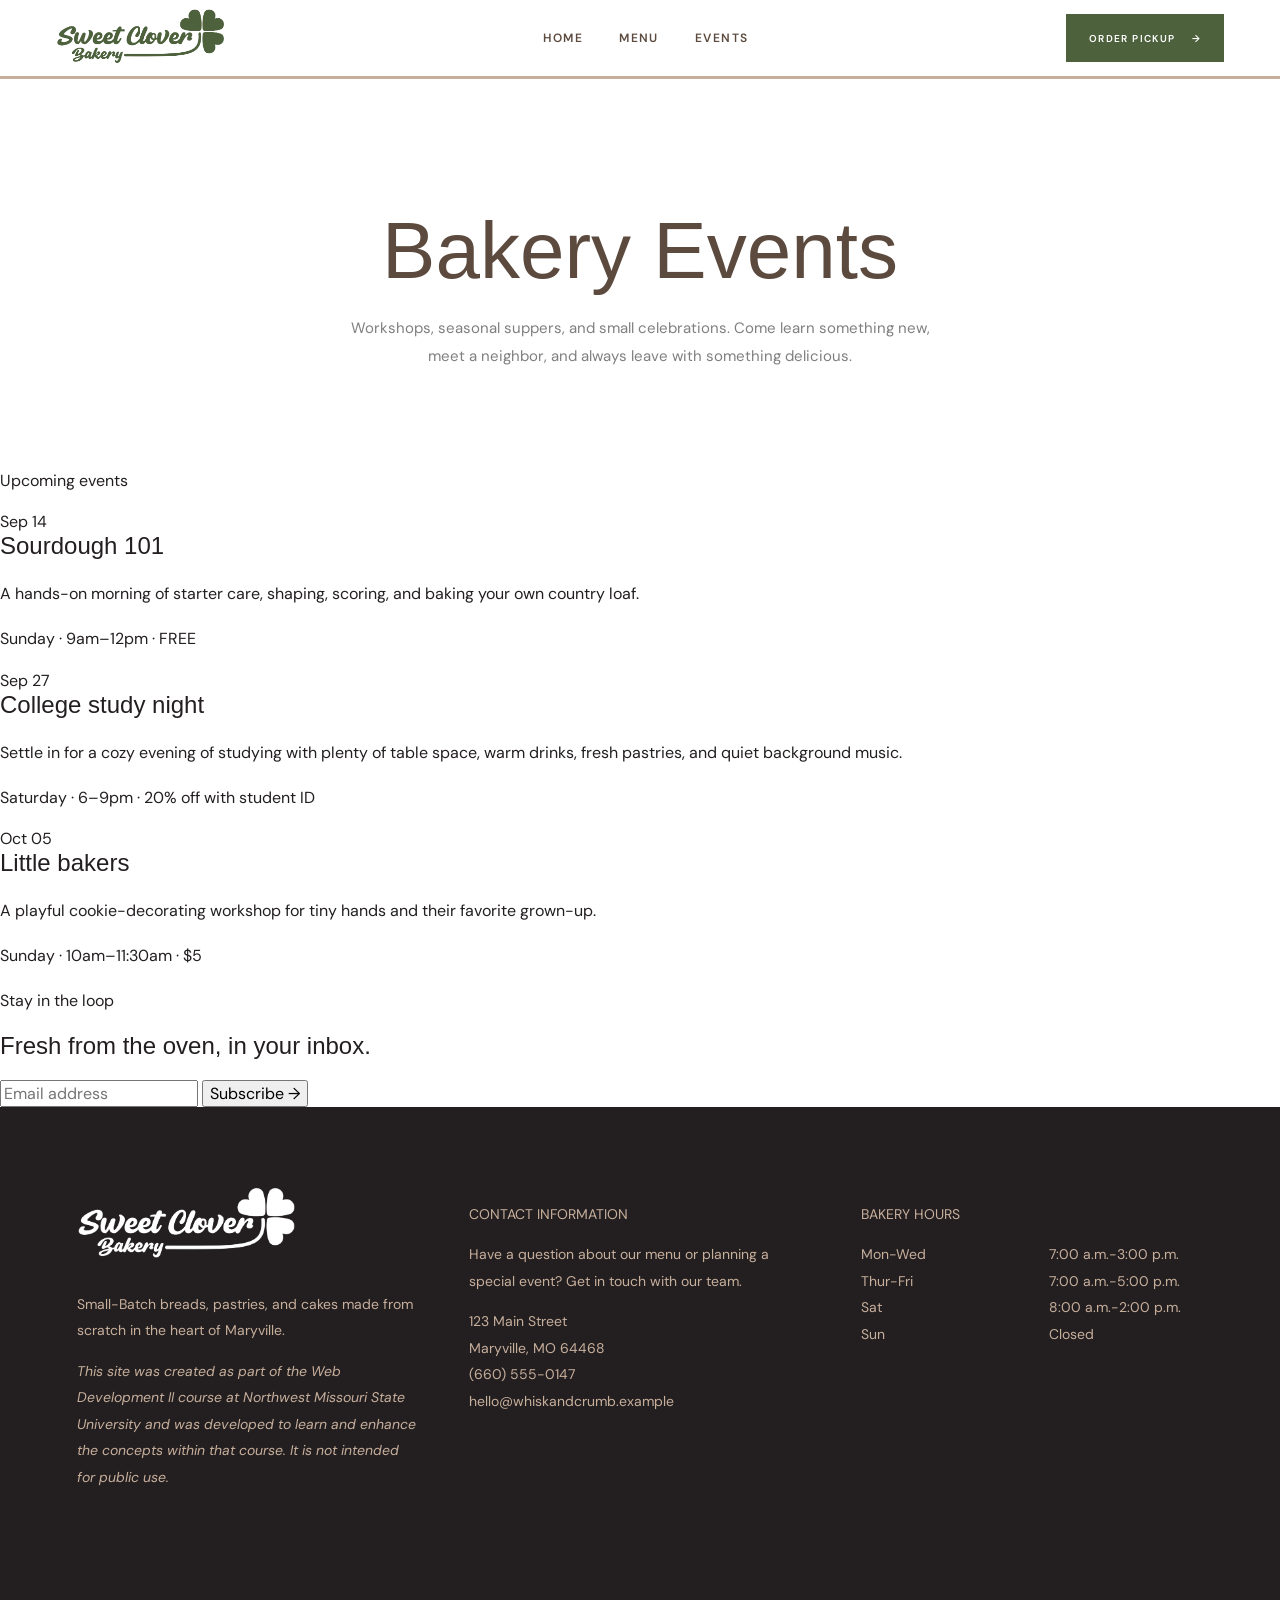
==== events.html @ cb5fae74 "Menu Media Queries and Italicized footer info" ====
<!DOCTYPE html>
<html lang="en">

<head>
    <!--
         Project Name: Group 3 Sweet Clover Bakery Site
        Author(s):Riley Fain, Carter Gebhards, Ava Wohlenhaus
        Date: 10/16/2026
         Filename: events.html
   
      -->

    <meta charset="utf-8" />
    <meta name="viewport" content="width=device-width, initial-scale=1" />
    <title>Sweet Clover Bakery | Maryville, Missouri</title>
    <link href="styles.css" rel="stylesheet" />
</head>

<body>
    <header>
        <div class="headerContent">
            <a class="brand" href="index.html" label="Sweet Clover Bakery home">
                <img class="headerLogo" src="logos/sweetclover.png" alt="Sweet Clover Bakery" />
            </a>
            <nav class="desktopNav" label="Primary navigation">
                <a class="activeNavLink " href="index.html">Home</a>
                <a class="navLink" href="menu.html">Menu</a>
                <a class="navLink" href="events.html">Events</a>
            </nav>
            <a class="buttonDark" href="menu.html#order">Order pickup <span aria-hidden="true">→</span></a>

        </div>
    </header>

    <main>
        <section class="pageHead">
            <h1 class="pageTitle">Bakery Events</h1>
            <p class="pageBlurb">Workshops, seasonal suppers, and small celebrations. Come learn something new, meet a neighbor, and always leave with something delicious.</p>
        </section>
        <section>
            <div>
                <p>Upcoming events</p>
                <article class="eventRow">
                    <div class="eventDate">Sep 14</div>
                    <div>
                        <h2>Sourdough 101</h2>
                    </div>
                    <div class="eventInfo">
                        <p class="eventCopy">A hands-on morning of starter care, shaping, scoring, and baking your own country loaf.</p>
                        <p class="eventDeets">Sunday · 9am–12pm · FREE</p>
                    </div>
                </article>
                <article class="eventRow">
                    <div class="eventDate">Sep 27</div>
                    <div>
                        <h2>College study night</h2>
                    </div>
                    <div class="eventInfo">
                        <p class="eventCopy">Settle in for a cozy evening of studying with plenty of table space, warm drinks, fresh pastries, and quiet background music.</p>
                        <p class="eventDeets">Saturday · 6–9pm · 20% off with student ID</p>
                    </div>
                </article>
                <article class="eventRow">
                    <div class="eventDate">Oct 05</div>
                    <div>
                        <h2>Little bakers</h2>
                    </div>
                    <div class="eventInfo">
                        <p class="eventCopy">A playful cookie-decorating workshop for tiny hands and their favorite grown-up.</p>
                        <p class="eventDeets">Sunday · 10am–11:30am · $5</p>
                    </div>
                </article>
            </div>
        </section>

        <section id="newsletter">
            <p>Stay in the loop</p>
            <h2>Fresh from the oven, in your inbox.</h2>
            <form action="mailto:hello@whiskandcrumb.example" method="post" enctype="text/plain">
                <input type="email" name="Email" required placeholder="Email address" aria-label="Email address" />
                <button type="submit">Subscribe <span>→</span></button>
            </form>
        </section>
    </main>

    <footer>
        <div id="footerTop">
            <img src="logos/sweetclover2.png" alt="Sweet Clover Bakery Logo" id="footerLogo">
            <p>Small-Batch breads, pastries, and cakes made from scratch in the heart of Maryville.</p>
            <p><i>This site was created as part of the Web Development II course at Northwest Missouri State University and was developed to learn and enhance the concepts within that course. It is not intended for public use.</i></p>
        </div>
        <div class="footerInfo">
            <p>CONTACT INFORMATION</p>
            <p>Have a question about our menu or planning a special event? Get in touch with our team.</p>
            <address>123 Main Street<br />Maryville, MO 64468<br /><a href="tel:+16605550147">(660) 555-0147</a><br /><a href="mailto:hello@whiskandcrumb.example">hello@whiskandcrumb.example</a></address>
        </div>
        <div class="footerInfo">
            <p>BAKERY HOURS</p>
            <dl>
                <dt>Mon-Wed</dt>
                <dd>7:00 a.m.-3:00 p.m.</dd>
                <dt>Thur-Fri</dt>
                <dd>7:00 a.m.-5:00 p.m.</dd>
                <dt>Sat</dt>
                <dd>8:00 a.m.-2:00 p.m.</dd>
                <dt>Sun</dt>
                <dd>Closed</dd>
            </dl>
        </div>
    </footer>
</body>

</html>
---- styles.css ----
@charset "utf-8";

/*
   Project Name: Group 3 Sweet Clover Bakery Site
   Author(s):Riley Fain, Carter Gebhards, Ava Wohlenhaus
   Date: 10/16/2026
   Filename: styles.css

*/
@import url("https://fonts.googleapis.com/css2?family=DM+Sans:opsz,wght@9..40,400;9..40,500;9..40,600&display=swap");

:root {
    font-family: "DM Sans", sans-serif;
    color: #231f20;
    background: #ffffff;
}


/* HTML and Body styles */
* {
    box-sizing: border-box;
}

html {
    scroll-behavior: smooth;
}

body {
    margin: 0;
    min-width: 320px;
    background: white;
    font-family: "DM Sans", sans-serif;
    /*Sourced from ChatGPT (below)*/
    overflow-x: hidden;
}

img {
    display: block;
    max-width: 100%;
}

a {
    color: inherit;
    text-decoration: none;
}

button,
input,
select,
textarea {
    font: inherit;
}

a:focus-visible,
button:focus-visible,
input:focus-visible,
select:focus-visible,
textarea:focus-visible,
summary:focus-visible {
    outline: 2px solid #a98467;
    outline-offset: 3px;
}

h1,
h2,
h3 {
    margin-top: 0;
    font-family: "Arial Rounded MT Bold", Arial, sans-serif;
    font-weight: 400;
}

p {
    line-height: 1.8
}

em {
    color: #5c4a3e;
    font-weight: 400;
}



/* Header styles */
header {
    position: sticky;
    top: 0;
    z-index: 50;
    border-bottom: 3px solid #c7af9c;
    background: rgba(255, 255, 255, .96);
}

.headerContent {
    display: flex;
    height: 76px;
    max-width: 1600px;
    margin: auto;
    padding: 0 56px;
    align-items: center;
    justify-content: space-between;
}

.headerLogo {
    width: 170px;
    height: 90px;
    object-fit: cover;
    object-position: bottom;
    padding-bottom: 5px;
}

.headerContent .buttonDark {
    display: none;
}


/* Navigation list styles */
.desktopNav {
    display: flex;
    gap: 36px;
    align-items: center;
}


.navLink {
    position: relative;
    color: #5c4a3e;
    font-size: 12px;
    font-weight: 600;
    letter-spacing: .12em;
    text-transform: uppercase;
}

.activeNavLink {
    position: relative;
    color: #5c4a3e;
    font-size: 12px;
    font-weight: 600;
    letter-spacing: .12em;
    text-transform: uppercase;
}

.navLink::after {
    position: absolute;
    right: 0;
    bottom: -9px;
    left: 0;
    height: 1px;
    content: "";
    background: #a98467;
    transform: scaleX(0);
    transition: transform 180ms ease;
}

.activeNavLink:hover::after,
.activeNavLink::after {
    transform: scaleX(1);
}

/* Button styles */
.buttonDark {
    display: inline-flex;
    min-height: 48px;
    padding: 0 22px;
    align-items: center;
    justify-content: center;
    gap: 16px;
    border: 1px solid #4d613d;
    font-size: 10px;
    font-weight: 600;
    letter-spacing: .14em;
    text-transform: uppercase;
    transition: 180ms ease;
    background: #4d613d;
    color: white;
}

.buttonDark:hover {
    border-color: #85bc64;
    background: #85bc64;
    color: #231f20;
    transform: translateY(-2px);
}


/* Article Styles */
.pageHead {
    padding: 140px 40px 60px;
    text-align: center;
}

.introLine {
    margin-bottom: 20px;
    color: #a98467;
    font-size: 10px;
    font-weight: 600;
    letter-spacing: .24em;
    line-height: 1.5;
    text-transform: uppercase;
}

.pageTitle {
    color: #5c4a3e;
    margin: 0;
    font-family: "Arial Rounded MT Bold", "Arial Rounded MT", Arial, sans-serif;
    font-size: 5em;
    font-weight: 400;
    line-height: .8;
}

.pageBlurb {
    padding-bottom: 20px;
    margin: 32px auto 0;
    max-width: 580px;
    color: #807e7e;
    font-size: 15px;
    line-height: 1.85;
}

/* Article Styles - Home Page */
.homeBeg {
    overflow: hidden;
}

.homeBegIn {
    display: grid;
    min-height: calc(100vh - 76px);
    max-width: 1400px;
    margin: auto;
    padding: 64px 56px;
    grid-template-columns: .82fr 1.18fr;
    align-items: center;
    gap: 64px;
}

.homeCopy {
    position: relative;
    z-index: 2;
}

.homeCopy h1 {
    margin: 0;
    color: #4d613d;
    font-family: "Arial Rounded MT Bold", "Arial Rounded MT", Arial, sans-serif;
    font-size: clamp(4.4rem, 8vw, 8rem);
    font-weight: 400;
    line-height: .78;
    letter-spacing: -.055em;
}

.lead {
    max-width: 450px;
    margin-top: 32px;
    color: #807e7e;
    font-size: 15px;
    line-height: 1.85;
}

.homeImage {
    position: relative;
    min-height: 680px;
}

.homeImage > img {
    position: absolute;
    width: 100%;
    height: 100%;
    object-fit: cover;
    border-radius: 50% 50% 0 0;
}

.marquee {
    overflow: hidden;
    padding: 16px 0;
    border-top: 1px solid #c7af9c;
    border-bottom: 1px solid #c7af9c;
    color: #807e7e;
    font-family: "Arial Rounded MT Bold", "Arial Rounded MT", Arial, sans-serif;
    font-size: 20px;
    font-style: italic;
    white-space: nowrap;
    text-align: center;
}

.featureImage {
    position: relative;
    max-width: 512px;
    margin: auto;
    padding: 0 0 40px 32px;
}

.featureImage img {
    width: 100%;
    aspect-ratio: 4/5;
    object-fit: cover;
}

.gallerySection {
    padding-top: 112px;
    padding-bottom: 112px;
    background: #4d613d;
    color: #ffffff;
}

.gallerySection h2 {
    color: #ffffff;
}

/*Article Styles - MENU*/
#menuContent {
    padding: 0 56px 20px;
    max-width: 1120px;
    margin: auto;
}

#menuCatagories {
    display: flex;
    margin-bottom: 64px;
    padding: 20px 0;
    flex-wrap: wrap;
    justify-content: center;
    gap: 12px 32px;
    border-top: 1px solid #c7af9c;
    border-bottom: 1px solid #c7af9c;
}

#menuCatagories a {
    color: #4d613d;
    font-size: 12px;
    font-weight: 600;
    text-transform: uppercase;
}

#menuCatagories a:hover {
    color: #a98467;
}

#menuSections {
    display: grid;
    gap: 80px;
}

.menuSection {
    scroll-margin-top: 120px;
}

.sectionTitle h2 {
    margin: 0;
    font-family: "Arial Rounded MT Bold", "Arial Rounded MT", Arial, sans-serif;
    font-size: 30px;
    font-weight: 400;
    line-height: 1;
}

.sectionItems {
    border-top: 1px solid #c7af9c;
}

.sectionItem {
    display: flex;
    padding: 22px 0;
    align-items: flex-start;
    justify-content: space-between;
    gap: 24px;
    border-bottom: 1px solid #c7af9c;
}

.sectionItem img {
    width: 128px;
    height: 112px;
    flex: none;
    object-fit: cover;
}

.itemCopy {
    min-width: 0;
    flex: 1;
}

.itemCopy h3 {
    margin: 0;
    font-family: "Arial Rounded MT Bold", "Arial Rounded MT", Arial, sans-serif;
    font-size: 18px;
    font-weight: 400;
    line-height: 1.25;
}

.itemCopy p {
    margin: 4px 0 0;
    color: #807e7e;
    font-size: 13px;
    line-height: 1.5;
}

.price {
    color: #a98467;
    font-family: "Arial Rounded MT Bold", "Arial Rounded MT", Arial, sans-serif;
    font-size: 20px;
}

#Seasonal {
    scroll-margin-top: 76px;
    background: #5c4a3e;
    color: #ffffff;
    display: grid;
    max-width: 1240px;
    margin: auto;
    align-items: start;
    gap: 80px;
    padding: 40px;
}

.seasonalHeading h2 {
    color: #b0d399;
    margin: 0;
    font-family: "Arial Rounded MT Bold", "Arial Rounded MT", Arial, sans-serif;
    font-size: 48px;
    font-weight: 400;
    line-height: 1;
}

.seasonalHeading > p,
#holidayInfo p {
    margin-bottom: 20px;
    color: #c7af9c;
    font-size: 10px;
    font-weight: 600;
    letter-spacing: .24em;
    line-height: 1.5;
    text-transform: uppercase;
}

#Seasonal img {
    display:none;
}
.seasonalItems {
    margin-top: 44px;
    border-top: 1px solid #c7af9c;
}

.seasonalItems article {
    display: grid;
    padding: 24px 0;
    grid-template-columns: minmax(0 1fr);
    gap: 20px;
    border-bottom: 1px solid #c7af9c;
}

.seasonalItems h3,
.holidayInfo h3 {
    margin: 0;
    font-family: "Arial Rounded MT Bold", "Arial Rounded MT", Arial, sans-serif;
    font-size: 18px;
    font-weight: 400;
}

.seasonalItems p {
    margin: 8px 0 0;
    color: #c7af9c;
    font-size: 14px;
    line-height: 1.7;
}

#holidayInfo {
    display: grid;
    margin-top: 40px;
    padding: 32px;
    align-items: end;
    gap: 32px;
    border-top: 8px solid #b0d399;
    background: #ffffff;
    color: #231f20;
}

#holidayInfo h3 {
    color: #231f20;
    margin: 0;
    font-family: "Arial Rounded MT Bold", "Arial Rounded MT", Arial, sans-serif;
    font-size: 30px;
    font-weight: 400;
    line-height: 1;
}

#holidayInfo p:last-child {
    margin: 8px 0 0;
    color: #5c4a3e;
    font-size: 14px;
    text-transform: initial;
    font-weight: initial;
    letter-spacing: initial;
}

#customDesserts {
    background: #5c4a3e;
    scroll-margin-top: 76px;
    border-top: 10px solid #ffffff;
    grid-template-columns: 1fr 1fr;
    padding: 40px;
}

#customDesserts img {
    position: relative;
    width: 100%;
}

#customHeading h2 {
    max-width: 672px;
    color: #b0d399;
    margin: 0;
    font-family: "Arial Rounded MT Bold", "Arial Rounded MT", Arial, sans-serif;
    font-size: 48px;
    font-weight: 400;
    line-height: 1;
}

#customHeading p {
    margin-bottom: 20px;
    color: #c7af9c;
    font-size: 10px;
    font-weight: 600;
    letter-spacing: .24em;
    line-height: 1.5;
    text-transform: uppercase;
}

#customHeading #customIntro {
    margin: 8px 0 0;
    font-size: 14px;
    text-transform: initial;
    font-weight: initial;
    letter-spacing: initial;
}

.optionsLayout {
    display: grid;
    margin-top: 36px;
    border-bottom: 1px solid #c7af9c;
    column-gap: 32px;
}

.customOpt {
    padding: 20px 0;
    border-top: 1px solid #c7af9c;
}

.customOpt > h3 {
    color: #b0d399;
    font-family: "Arial Rounded MT Bold", "Arial Rounded MT", Arial, sans-serif;
    font-size: 18px;
    margin: 0;
}

.customOpt > p {
    margin: 8px 0 0;
    color: #ffffff;
    font-size: 14px;
    line-height: 1.7;
}

#orderPhone {
    border-top: 1px solid #c7af9c;
    border-bottom: 1px solid #c7af9c;
    padding-bottom: 20px;
}

#orderPhone p {
    margin: 20px 0 0;
    padding-top: 15px;
    padding-bottom: 20px;
    color: #ffffff;
    font-size: 14px;
    line-height: 1.7;
    border-top: 1px solid #c7af9c;
}

#orderPhone a {
    color: #b0d399;
    font-family: "Arial Rounded MT Bold", "Arial Rounded MT", Arial, sans-serif;
    font-size: 28px;
}

#orderPhone a:hover {
    color: #ffffff;
}

.orderLayout {
    display: grid;
    max-width: 1120px;
    margin: auto;
}

.orderHeading p {
    margin-bottom: 20px;
    color: #a98467;
    font-size: 10px;
    font-weight: 600;
    letter-spacing: .24em;
    line-height: 1.5;
    text-transform: uppercase;
}

.orderHeading h2 {
    color: #231f20;
    margin: 0;
    font-family: "Arial Rounded MT Bold", "Arial Rounded MT", Arial, sans-serif;
    font-size: 48px;
    font-weight: 400;
    line-height: 1;
}

.orderIntro p {
    margin: 20px 0 0;
    padding-top: 15px;
    padding-bottom: 20px;
    color: #231f20;
    font-size: 18px;
    line-height: 1.7;
}

#orderLeft {
    padding: 40px;
}

#orderForm {
    display: grid;
    grid-template-columns: 1fr 1fr;
    padding: 0 40px 40px 40px;
}

#orderForm > .field {
    padding: 10px;
}

.field {
    display: grid;
    gap: 10px;
}

.field > span,
#addInfo > span {
    color: #5c4a3e;
    font-size: 1em;
    letter-spacing: 0.1em;
    text-transform: uppercase;
    font-weight: 500;
}

.field i,
#addInfo i {
    color: #807e7e;

}

#addInfo {
    grid-column: span 2;
    padding-top: 20px;
    padding-bottom: 20px;
}

.field input,
.field select,
#addInfo textarea {
    width: 100%;
    border: 1px solid #5c4a3e;
    border-radius: 0;
    padding: 10px;
    color: #231f20;
    font-size: 1em;
    resize: vertical;
    background: transparent;
    outline: none;
}

.orderOptions {
    display: grid;
    grid-column: span 2;
    gap: 20px;
    margin: 0;
    padding: 20px;
}

.orderItem {
    display: grid;
    grid-template-columns: 2fr 1fr;
    gap: 20px;

}


/* Image Styles */
.sectionItem img {
    width: 128px;
    height: 112px;
    flex: none;
    object-fit: cover;
}


/* Page footer styles */
footer {
    display: grid;
    background: #231f20;
    color: white;
    grid-template-columns: 1fr 1fr 1fr;
    gap: 50px;
    padding: 80px 6%;
}


#footerLogo {
    width: 220px;
    height: 90px;
    object-fit: cover;
    object-position: bottom;
    margin-bottom: 12px;

}

#footerTop {
    color: #c7af9c;
    margin-bottom: 24px;
    font-size: 1em;
}

footer p,
footer address,
footer dl {
    max-width: 360px;
    color: #c7af9c;
    font-size: 14px;
    font-style: normal;
    line-height: 1.9;
}

.footerInfo {
    margin-bottom: 20px;
}

footer dl {
    display: grid;
    max-width: 320px;
    grid-template-columns: 1fr auto;
    column-gap: 24px;
}

footer dd {
    margin: 0;
}

footer a:hover {
    color: white;
}




/* =============================================
   Tablet and Desktop Styles: greater than 510px
   =============================================
*/
@media only screen and (min-width:511px) {
    .holidayInfo h3 {
        font-size: 28px;
    }
    
    .seasonalItems h3 {
        font-size: 28px;
    }
    
    .customOpt > h3 {
        font-size: 28px;
    }
}

/* =============================================
   Tablet and Desktop Styles: greater than 640px
   =============================================
*/
@media only screen and (min-width:641px) {
    #holidayInfo {
        grid-template-columns: 1fr auto;
    }
    .optionsLayout {
    grid-template-columns: 1fr 1fr;
    }
}

/* =============================================
   Tablet and Desktop Styles: greater than 720px
   =============================================
*/
@media only screen and (min-width: 721px) {
    .headerContent .buttonDark {
        display: inline-flex;
    }

    .menuSection {
        display: grid;
        grid-template-columns: .6fr 1.4fr;
        gap: 80px;
    }

    .sectionTitle h2 {
        font-size: 28px;

    }

    .itemCopy h3 {
        font-size: 25px;
    }
    
    #Seasonal {
        display:grid;
         grid-template-columns: .8fr 1.2fr
    }
    
    #Seasonal img {
    display: grid;
    position: sticky;
    top: 112px;
    width: 100%;
    height: 620px;
    object-fit: cover;
}
    
    #customDesserts img {
        display: grid;
    position: sticky;
    top: 112px;
    width: 100%;
    height: 620px;
    object-fit: cover;
    }

    .orderLayout {
         grid-template-columns: .6fr 1.4fr;
    }
    
    #orderForm {
        padding: 80px 40px 40px 40px;
    }
}

/* =============================================
   Tablet and Desktop Styles: greater than 1020px
   =============================================
*/
@media only screen and (min-width: 1021px) {}
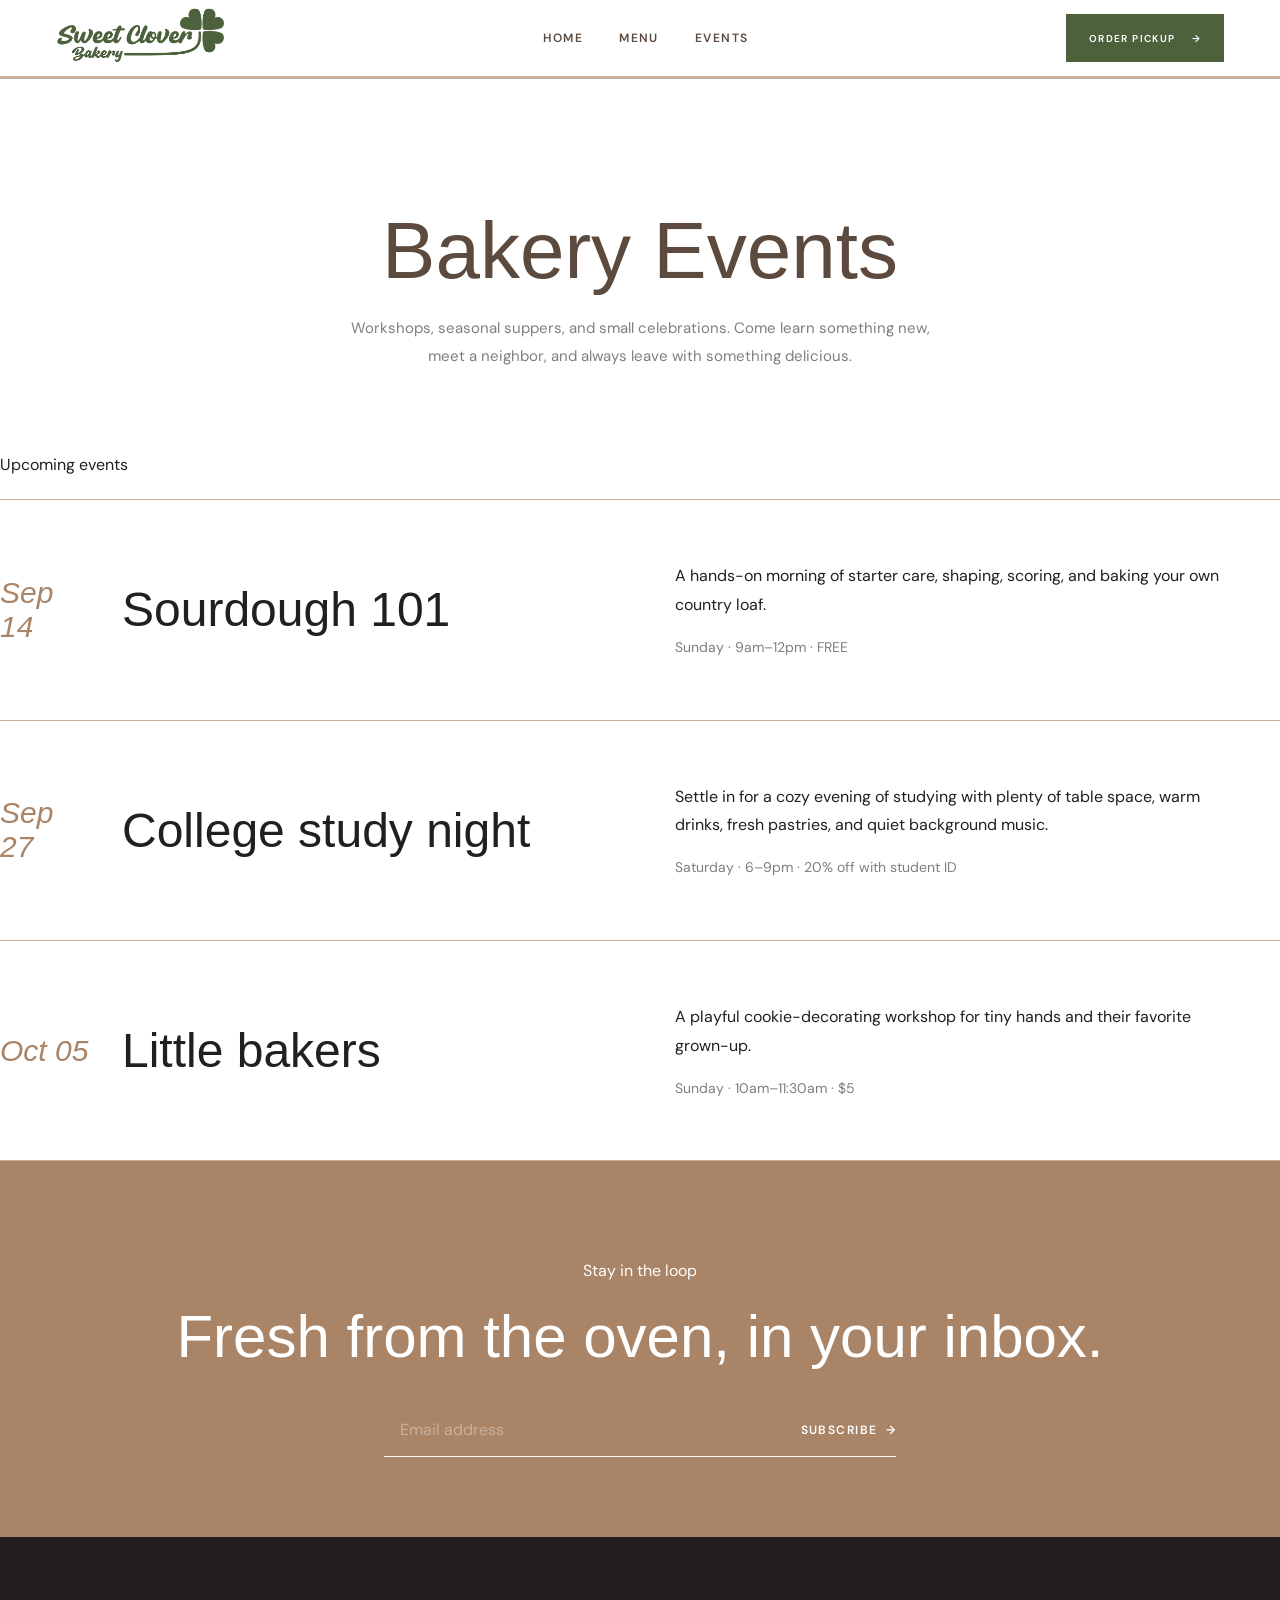
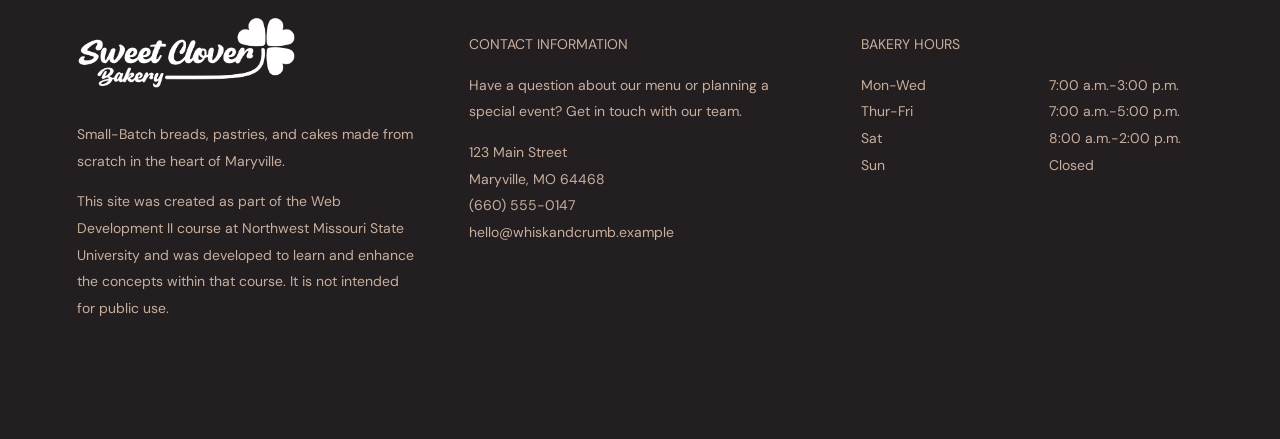
==== commit 96e7f63c: "more css" ====
--- a/events.html
+++ b/events.html
@@ -39,7 +39,7 @@
         </section>
         <section>
             <div>
-                <p>Upcoming events</p>
+                <p class="eventsLabel">Upcoming events</p>
                 <article class="eventRow">
                     <div class="eventDate">Sep 14</div>
                     <div>
@@ -87,7 +87,7 @@
         <div id="footerTop">
             <img src="logos/sweetclover2.png" alt="Sweet Clover Bakery Logo" id="footerLogo">
             <p>Small-Batch breads, pastries, and cakes made from scratch in the heart of Maryville.</p>
-            <p><i>This site was created as part of the Web Development II course at Northwest Missouri State University and was developed to learn and enhance the concepts within that course. It is not intended for public use.</i></p>
+            <p>This site was created as part of the Web Development II course at Northwest Missouri State University and was developed to learn and enhance the concepts within that course. It is not intended for public use.</p>
         </div>
         <div class="footerInfo">
             <p>CONTACT INFORMATION</p>
--- a/styles.css
+++ b/styles.css
@@ -30,8 +30,6 @@
     min-width: 320px;
     background: white;
     font-family: "DM Sans", sans-serif;
-    /*Sourced from ChatGPT (below)*/
-    overflow-x: hidden;
 }
 
 img {
@@ -104,12 +102,9 @@
     height: 90px;
     object-fit: cover;
     object-position: bottom;
-    padding-bottom: 5px;
-}
-
-.headerContent .buttonDark {
-    display: none;
-}
+    margin-bottom: 12px;
+}
+
 
 
 /* Navigation list styles */
@@ -215,98 +210,9 @@
     line-height: 1.85;
 }
 
-/* Article Styles - Home Page */
-.homeBeg {
-    overflow: hidden;
-}
-
-.homeBegIn {
-    display: grid;
-    min-height: calc(100vh - 76px);
-    max-width: 1400px;
-    margin: auto;
-    padding: 64px 56px;
-    grid-template-columns: .82fr 1.18fr;
-    align-items: center;
-    gap: 64px;
-}
-
-.homeCopy {
-    position: relative;
-    z-index: 2;
-}
-
-.homeCopy h1 {
-    margin: 0;
-    color: #4d613d;
-    font-family: "Arial Rounded MT Bold", "Arial Rounded MT", Arial, sans-serif;
-    font-size: clamp(4.4rem, 8vw, 8rem);
-    font-weight: 400;
-    line-height: .78;
-    letter-spacing: -.055em;
-}
-
-.lead {
-    max-width: 450px;
-    margin-top: 32px;
-    color: #807e7e;
-    font-size: 15px;
-    line-height: 1.85;
-}
-
-.homeImage {
-    position: relative;
-    min-height: 680px;
-}
-
-.homeImage > img {
-    position: absolute;
-    width: 100%;
-    height: 100%;
-    object-fit: cover;
-    border-radius: 50% 50% 0 0;
-}
-
-.marquee {
-    overflow: hidden;
-    padding: 16px 0;
-    border-top: 1px solid #c7af9c;
-    border-bottom: 1px solid #c7af9c;
-    color: #807e7e;
-    font-family: "Arial Rounded MT Bold", "Arial Rounded MT", Arial, sans-serif;
-    font-size: 20px;
-    font-style: italic;
-    white-space: nowrap;
-    text-align: center;
-}
-
-.featureImage {
-    position: relative;
-    max-width: 512px;
-    margin: auto;
-    padding: 0 0 40px 32px;
-}
-
-.featureImage img {
-    width: 100%;
-    aspect-ratio: 4/5;
-    object-fit: cover;
-}
-
-.gallerySection {
-    padding-top: 112px;
-    padding-bottom: 112px;
-    background: #4d613d;
-    color: #ffffff;
-}
-
-.gallerySection h2 {
-    color: #ffffff;
-}
-
 /*Article Styles - MENU*/
 #menuContent {
-    padding: 0 56px 20px;
+    padding: 0 56px 112px;
     max-width: 1120px;
     margin: auto;
 }
@@ -339,13 +245,16 @@
 }
 
 .menuSection {
+    display: grid;
     scroll-margin-top: 120px;
+    grid-template-columns: .6fr 1.4fr;
+    gap: 80px;
 }
 
 .sectionTitle h2 {
     margin: 0;
     font-family: "Arial Rounded MT Bold", "Arial Rounded MT", Arial, sans-serif;
-    font-size: 30px;
+    font-size: 48px;
     font-weight: 400;
     line-height: 1;
 }
@@ -378,7 +287,7 @@
 .itemCopy h3 {
     margin: 0;
     font-family: "Arial Rounded MT Bold", "Arial Rounded MT", Arial, sans-serif;
-    font-size: 18px;
+    font-size: 25px;
     font-weight: 400;
     line-height: 1.25;
 }
@@ -403,13 +312,22 @@
     display: grid;
     max-width: 1240px;
     margin: auto;
+    grid-template-columns: .8fr 1.2fr;
     align-items: start;
     gap: 80px;
     padding: 40px;
 }
 
+#Seasonal img {
+    position: sticky;
+    top: 112px;
+    width: 100%;
+    height: 620px;
+    object-fit: cover;
+}
+
 .seasonalHeading h2 {
-    color: #b0d399;
+    color: #ffffff;
     margin: 0;
     font-family: "Arial Rounded MT Bold", "Arial Rounded MT", Arial, sans-serif;
     font-size: 48px;
@@ -428,9 +346,6 @@
     text-transform: uppercase;
 }
 
-#Seasonal img {
-    display:none;
-}
 .seasonalItems {
     margin-top: 44px;
     border-top: 1px solid #c7af9c;
@@ -448,7 +363,7 @@
 .holidayInfo h3 {
     margin: 0;
     font-family: "Arial Rounded MT Bold", "Arial Rounded MT", Arial, sans-serif;
-    font-size: 18px;
+    font-size: 28px;
     font-weight: 400;
 }
 
@@ -463,6 +378,7 @@
     display: grid;
     margin-top: 40px;
     padding: 32px;
+    grid-template-columns: 1fr auto;
     align-items: end;
     gap: 32px;
     border-top: 8px solid #b0d399;
@@ -496,14 +412,14 @@
     padding: 40px;
 }
 
-#customDesserts img {
+#customDesserts img{
     position: relative;
     width: 100%;
 }
 
 #customHeading h2 {
     max-width: 672px;
-    color: #b0d399;
+     color: #b0d399;
     margin: 0;
     font-family: "Arial Rounded MT Bold", "Arial Rounded MT", Arial, sans-serif;
     font-size: 48px;
@@ -512,7 +428,7 @@
 }
 
 #customHeading p {
-    margin-bottom: 20px;
+     margin-bottom: 20px;
     color: #c7af9c;
     font-size: 10px;
     font-weight: 600;
@@ -521,8 +437,8 @@
     text-transform: uppercase;
 }
 
-#customHeading #customIntro {
-    margin: 8px 0 0;
+#customHeading #customIntro{
+     margin: 8px 0 0;
     font-size: 14px;
     text-transform: initial;
     font-weight: initial;
@@ -530,26 +446,27 @@
 }
 
 .optionsLayout {
-    display: grid;
-    margin-top: 36px;
-    border-bottom: 1px solid #c7af9c;
-    column-gap: 32px;
+display: grid;
+  margin-top: 36px;
+  grid-template-columns: 1fr 1fr;
+  border-bottom: 1px solid #c7af9c;
+  column-gap: 32px;
 }
 
 .customOpt {
     padding: 20px 0;
-    border-top: 1px solid #c7af9c;
+  border-top: 1px solid #c7af9c;
 }
 
 .customOpt > h3 {
     color: #b0d399;
     font-family: "Arial Rounded MT Bold", "Arial Rounded MT", Arial, sans-serif;
-    font-size: 18px;
+    font-size: 28px;
     margin: 0;
 }
 
 .customOpt > p {
-    margin: 8px 0 0;
+     margin: 8px 0 0;
     color: #ffffff;
     font-size: 14px;
     line-height: 1.7;
@@ -573,8 +490,8 @@
 
 #orderPhone a {
     color: #b0d399;
-    font-family: "Arial Rounded MT Bold", "Arial Rounded MT", Arial, sans-serif;
-    font-size: 28px;
+  font-family: "Arial Rounded MT Bold", "Arial Rounded MT", Arial, sans-serif;
+  font-size: 28px;
 }
 
 #orderPhone a:hover {
@@ -583,12 +500,13 @@
 
 .orderLayout {
     display: grid;
-    max-width: 1120px;
-    margin: auto;
+  max-width: 1120px;
+  margin: auto;
+  grid-template-columns: .6fr 1.4fr;
 }
 
 .orderHeading p {
-    margin-bottom: 20px;
+     margin-bottom: 20px;
     color: #a98467;
     font-size: 10px;
     font-weight: 600;
@@ -598,7 +516,7 @@
 }
 
 .orderHeading h2 {
-    color: #231f20;
+      color: #231f20;
     margin: 0;
     font-family: "Arial Rounded MT Bold", "Arial Rounded MT", Arial, sans-serif;
     font-size: 48px;
@@ -616,26 +534,25 @@
 }
 
 #orderLeft {
-    padding: 40px;
+    padding:40px;
 }
 
 #orderForm {
     display: grid;
     grid-template-columns: 1fr 1fr;
-    padding: 0 40px 40px 40px;
+    padding: 80px 40px 40px 40px; 
 }
 
 #orderForm > .field {
     padding: 10px;
 }
 
-.field {
+.field{
     display: grid;
     gap: 10px;
 }
 
-.field > span,
-#addInfo > span {
+.field > span, #addInfo > span{
     color: #5c4a3e;
     font-size: 1em;
     letter-spacing: 0.1em;
@@ -643,10 +560,9 @@
     font-weight: 500;
 }
 
-.field i,
-#addInfo i {
+.field i, #addInfo i {
     color: #807e7e;
-
+    
 }
 
 #addInfo {
@@ -655,9 +571,7 @@
     padding-bottom: 20px;
 }
 
-.field input,
-.field select,
-#addInfo textarea {
+.field input, .field select, #addInfo textarea {
     width: 100%;
     border: 1px solid #5c4a3e;
     border-radius: 0;
@@ -681,7 +595,7 @@
     display: grid;
     grid-template-columns: 2fr 1fr;
     gap: 20px;
-
+    
 }
 
 
@@ -749,6 +663,249 @@
     color: white;
 }
 
+/* Home Page */
+.homeBeg {
+    overflow: hidden;
+}
+.homeBegIn {
+    display: grid;
+    min-height: calc(100vh - 76px);
+    max-width: 1400px;
+    margin: auto;
+    padding: 64px 56px;
+    grid-template-columns: .82fr 1.18fr;
+    align-items: center;
+    gap: 64px;
+}
+.homeCopy {
+    position: relative;
+    z-index: 2;
+}
+.homeCopy h1 {
+    margin: 0;
+    color: #4d613d;
+    font-family: "Arial Rounded MT Bold", "Arial Rounded MT", Arial, sans-serif;
+    font-size: clamp(4.4rem, 8vw, 8rem);
+    font-weight: 400;
+    line-height: .78;
+    letter-spacing: -.055em;
+}
+.lead {
+    max-width: 450px;
+    margin-top: 32px;
+    color: #807e7e;
+    font-size: 15px;
+    line-height: 1.85;
+}
+.homeImage {
+    position: relative;
+    min-height: 680px;
+}
+.homeImage > img {
+    position: absolute;
+    width: 100%;
+    height: 100%;
+    object-fit: cover;
+    border-radius: 50% 50% 0 0;
+}
+.marquee {
+    overflow: hidden;
+    padding: 16px 0;
+    border-top: 1px solid #c7af9c;
+    border-bottom: 1px solid #c7af9c;
+    color: #807e7e;
+    font-family: "Arial Rounded MT Bold", "Arial Rounded MT", Arial, sans-serif;
+    font-size: 20px;
+    font-style: italic;
+    white-space: nowrap;
+    text-align: center;
+}
+.featureImage {
+    position: relative;
+    max-width: 512px;
+    margin: auto;
+    padding: 0 0 40px 32px;
+}
+.featureImage img {
+    width: 100%;
+    aspect-ratio: 4/5;
+    object-fit: cover;
+}
+.gallerySection {
+    padding-top: 112px;
+    padding-bottom: 112px;
+    background: #4d613d;
+    color: #ffffff;
+}
+.gallerySection h2 {
+    color: #ffffff;
+}
+.galleryHeading {
+    display: flex;
+    margin-bottom: 48px;
+    align-items: end;
+    justify-content: space-between;
+    gap: 24px;
+}
+.galleryHeading > p {
+    max-width: 320px;
+    font-size: 14px;
+    line-height: 1.7;
+}
+.galleryGrid {
+    display: grid;
+    grid-template-columns: 1.25fr .75fr .75fr;
+    grid-template-rows: 220px 220px;
+    gap: 12px;
+}
+.galleryGrid img {
+    width: 100%;
+    height: 100%;
+    object-fit: cover;
+    filter: saturate(.75);
+    transition: filter 250ms ease;
+}
+.galleryGrid img:hover {
+    filter: saturate(1);
+}
+.galleryGrid img:first-child {
+    grid-row: span 2;
+}
+.galleryGrid img:last-child {
+    grid-column: span 2;
+}
+.timeline {
+    display: grid;
+    gap: 56px;
+}
+.timeline article {
+    display: grid;
+    padding-top: 24px;
+    grid-template-columns: 100px 1fr;
+    gap: 16px;
+    border-top: 1px solid #c7af9c;
+    
+}
+.timelineDate {
+    color: #a98467;
+    font-family: "Arial Rounded MT Bold", "Arial Rounded MT", Arial, sans-serif;
+    font-size: 24px;
+    font-style: italic;
+}
+.timeline h3 {
+    margin-bottom: 12px;
+    font-family: "Arial Rounded MT Bold", "Arial Rounded MT", Arial, sans-serif;
+    font-size: 30px;
+    font-weight: 400;
+}
+.storyCopy {
+    display: grid;
+    max-width: 620px;
+    margin-top: 32px;
+    gap: 16px;
+    color: #807e7e;
+    font-size: 15px;
+    line-height: 1.75;
+}
+.storyCopy p {
+    margin-bottom: 0;
+}
+.sectionBrown {
+    border-top: 8px solid #b0d399;
+    background: #5c4a3e
+}
+.splitLayout {
+    display: grid;
+    max-width: 1240px;
+    margin: auto;
+    grid-template-columns: .9fr 1.1fr;
+    align-items: center;
+    gap: 96px;
+}
+.storyLayout {
+    display: grid;
+    max-width: 1240px;
+    margin: auto;
+    grid-template-columns: .8fr 1.2fr;
+    gap: 96px;
+}
+
+
+/* Events Page */
+.eventRow {
+    display: grid;
+    padding: 46px 0;
+    grid-template-columns: 90px 1fr 1.1fr auto;
+    align-items: center;
+    gap: 32px;
+    border-bottom: 1px solid #c7af9c;
+}
+.eventDate {
+    color: #a98467;
+    font-family: "Arial Rounded MT Bold", "Arial Rounded MT", Arial, sans-serif;
+    font-size: 30px;
+    font-style: italic;
+}
+.eventRow h2 {
+    margin: 0;
+    font-family: "Arial Rounded MT Bold", "Arial Rounded MT", Arial, sans-serif;
+    font-size: 48px;
+    font-weight: 400;
+}
+.eventDeets {
+    color: #807e7e;
+    font-size: 14px;
+    line-height: 1.7;
+}
+#newsletter {
+    padding: 80px;
+    background: #a98467;
+    color: #ffffff;
+    text-align: center;
+}
+#newsletter h2 {
+    margin: 0;
+    font-family: "Arial Rounded MT Bold", "Arial Rounded MT", Arial, sans-serif;
+    font-size: 60px;
+    font-weight: 400;
+}
+#newsletter form {
+    display: flex;
+    max-width: 512px;
+    margin: 32px auto 0;
+    border-bottom: 1px solid #ffffff;
+}
+#newsletter input {
+    width: 100%;
+    padding: 16px;
+    border: 0;
+    background: transparent;
+    color: #ffffff;
+    outline: 0;
+}
+#newsletter input::placeholder {
+    color: #c7af9c;
+}
+#newsletter button {
+    display: flex;
+    padding: 0;
+    align-items: center;
+    gap: 8px;
+    border: 0;
+    background: transparent;
+    color: #ffffff;
+    font-size: 12px;
+    font-weight: 600;
+    letter-spacing: .12em;
+    text-transform: uppercase;
+    cursor: pointer;
+}
+.eventsLabel {
+    margin: 0;
+    padding-bottom: 20px;
+    border-bottom: 1px solid #c7af9c;
+}
+
 
 
 
@@ -756,88 +913,19 @@
    Tablet and Desktop Styles: greater than 510px
    =============================================
 */
-@media only screen and (min-width:511px) {
-    .holidayInfo h3 {
-        font-size: 28px;
-    }
-    
-    .seasonalItems h3 {
-        font-size: 28px;
-    }
-    
-    .customOpt > h3 {
-        font-size: 28px;
-    }
-}
+@media only screen and (min-width:511px) {}
 
 /* =============================================
    Tablet and Desktop Styles: greater than 640px
    =============================================
 */
-@media only screen and (min-width:641px) {
-    #holidayInfo {
-        grid-template-columns: 1fr auto;
-    }
-    .optionsLayout {
-    grid-template-columns: 1fr 1fr;
-    }
-}
+@media only screen and (min-width:641px) {}
 
 /* =============================================
    Tablet and Desktop Styles: greater than 720px
    =============================================
 */
-@media only screen and (min-width: 721px) {
-    .headerContent .buttonDark {
-        display: inline-flex;
-    }
-
-    .menuSection {
-        display: grid;
-        grid-template-columns: .6fr 1.4fr;
-        gap: 80px;
-    }
-
-    .sectionTitle h2 {
-        font-size: 28px;
-
-    }
-
-    .itemCopy h3 {
-        font-size: 25px;
-    }
-    
-    #Seasonal {
-        display:grid;
-         grid-template-columns: .8fr 1.2fr
-    }
-    
-    #Seasonal img {
-    display: grid;
-    position: sticky;
-    top: 112px;
-    width: 100%;
-    height: 620px;
-    object-fit: cover;
-}
-    
-    #customDesserts img {
-        display: grid;
-    position: sticky;
-    top: 112px;
-    width: 100%;
-    height: 620px;
-    object-fit: cover;
-    }
-
-    .orderLayout {
-         grid-template-columns: .6fr 1.4fr;
-    }
-    
-    #orderForm {
-        padding: 80px 40px 40px 40px;
-    }
-}
+@media only screen and (min-width: 721px) {}
 
 /* =============================================
    Tablet and Desktop Styles: greater than 1020px
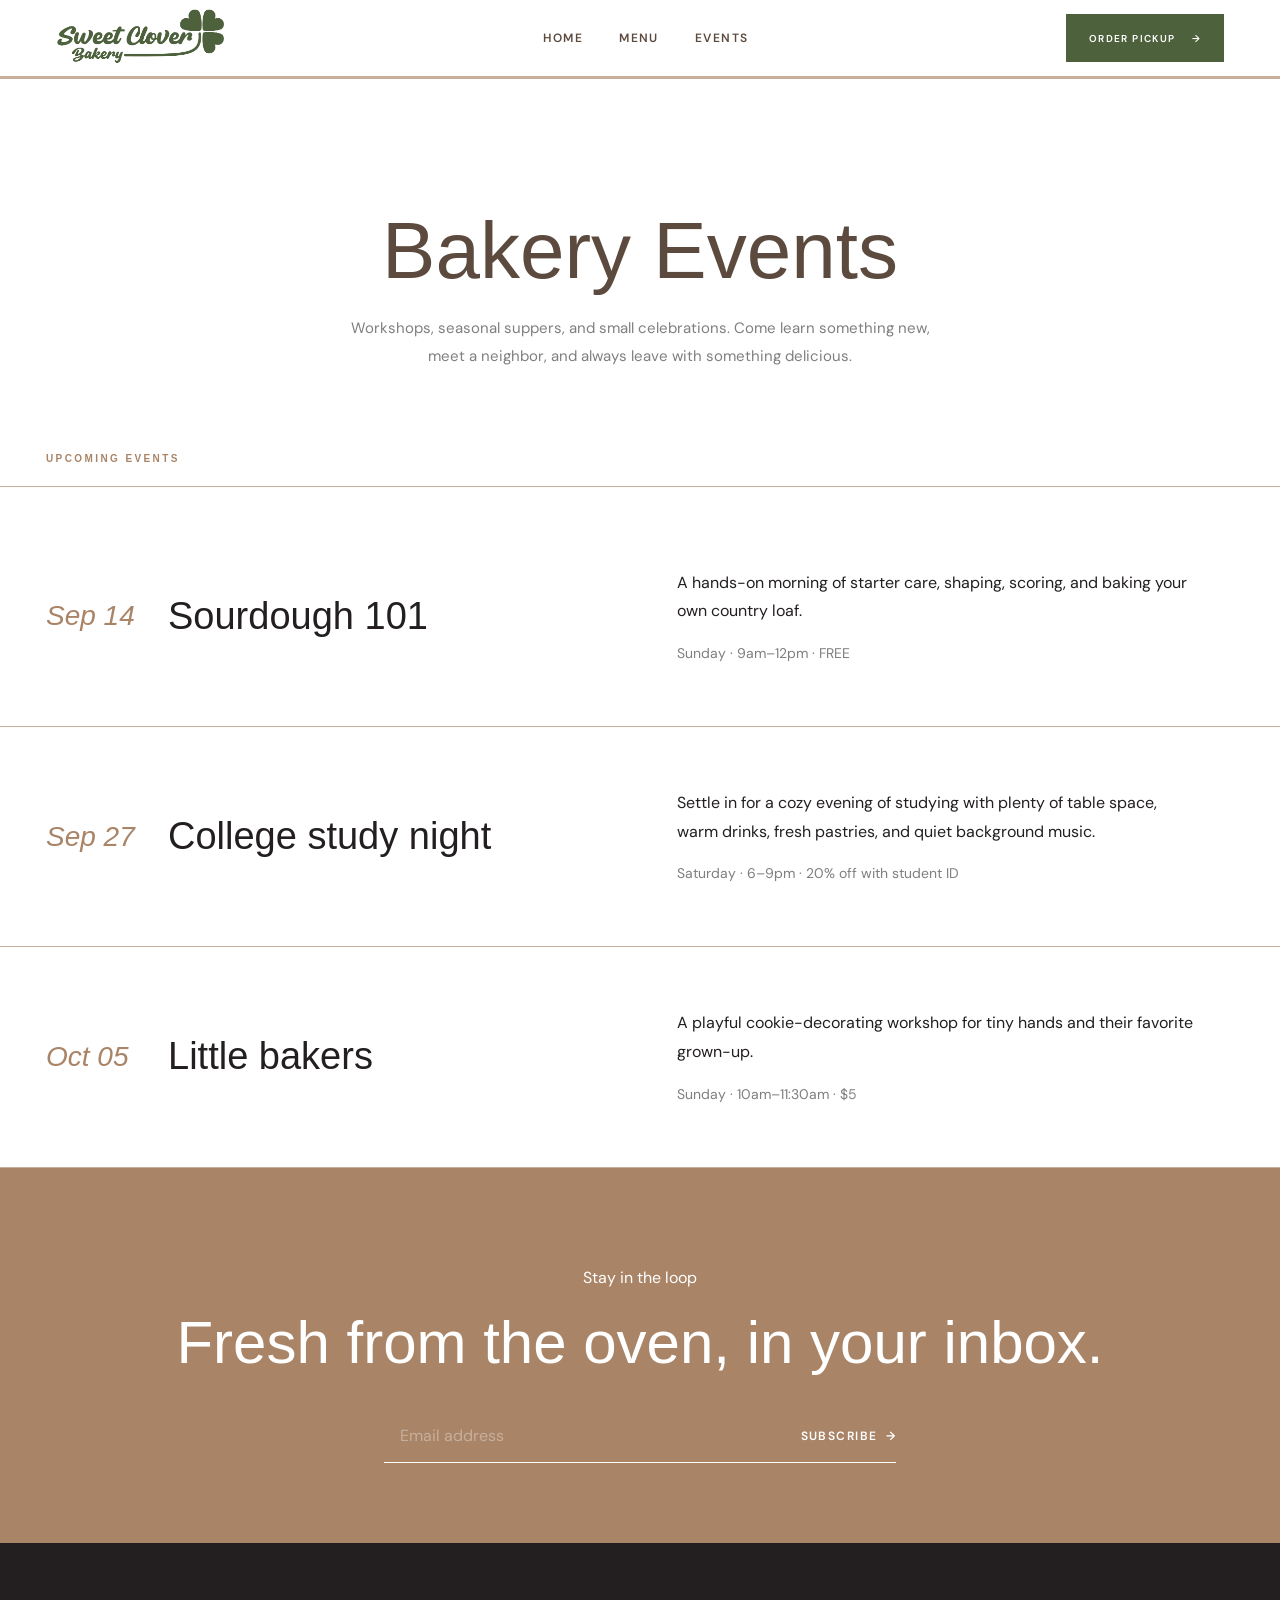
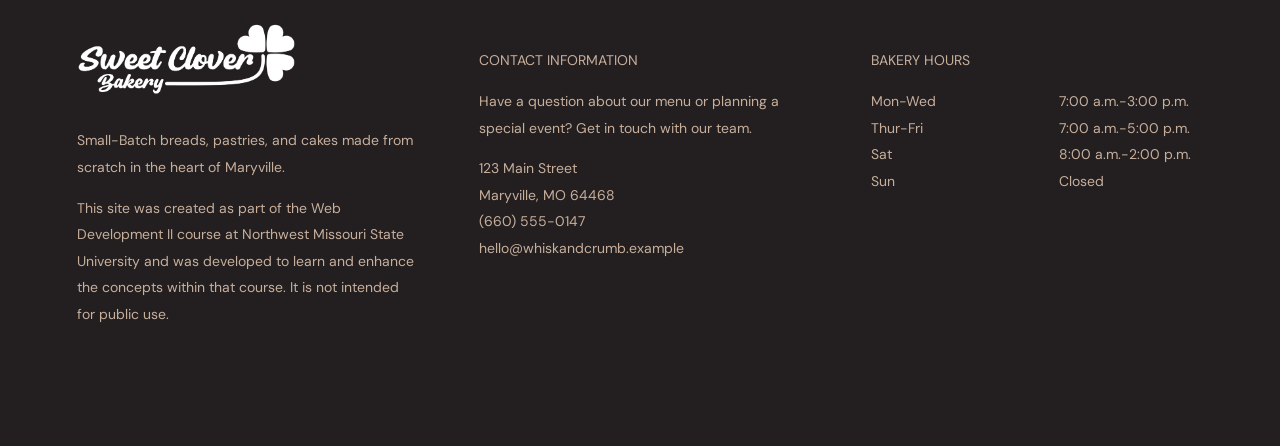
==== commit dda4eb98: "events validated made updates and validated the events.html page" ====
--- a/events.html
+++ b/events.html
@@ -19,10 +19,10 @@
 <body>
     <header>
         <div class="headerContent">
-            <a class="brand" href="index.html" label="Sweet Clover Bakery home">
+            <a class="brand" href="index.html">
                 <img class="headerLogo" src="logos/sweetclover.png" alt="Sweet Clover Bakery" />
             </a>
-            <nav class="desktopNav" label="Primary navigation">
+            <nav class="desktopNav">
                 <a class="activeNavLink " href="index.html">Home</a>
                 <a class="navLink" href="menu.html">Menu</a>
                 <a class="navLink" href="events.html">Events</a>
@@ -39,7 +39,7 @@
         </section>
         <section>
             <div>
-                <p class="eventsLabel">Upcoming events</p>
+                <h1 class="eventsLabel">Upcoming events</h1>
                 <article class="eventRow">
                     <div class="eventDate">Sep 14</div>
                     <div>
--- a/styles.css
+++ b/styles.css
@@ -30,6 +30,8 @@
     min-width: 320px;
     background: white;
     font-family: "DM Sans", sans-serif;
+    /*Sourced from ChatGPT*/
+    overflow-x: hidden;
 }
 
 img {
@@ -102,10 +104,12 @@
     height: 90px;
     object-fit: cover;
     object-position: bottom;
-    margin-bottom: 12px;
-}
-
-
+    padding-bottom: 5px;
+}
+
+.headerContent .buttonDark {
+    display: none;
+}
 
 /* Navigation list styles */
 .desktopNav {
@@ -175,6 +179,45 @@
     transform: translateY(-2px);
 }
 
+.buttonRow .buttonDark {
+    margin-right: 20px;
+}
+
+.textLink {
+    display: inline-flex;
+    padding-bottom: 6px;
+    align-items: center;
+    gap: 11px;
+    border-bottom: 1px solid #a98467;
+    color: #4d613d;
+    font-size: 11px;
+    font-weight: 600;
+    letter-spacing: .12em;
+    text-transform: uppercase;
+    margin-top: 36px;
+}
+
+.textLink:hover {
+    color: #a98467;
+}
+
+.textLinkLight {
+    display: inline-flex;
+    padding-bottom: 6px;
+    align-items: center;
+    gap: 11px;
+    border-bottom: 1px solid #a98467;
+    color: #a98467;
+    font-size: 11px;
+    font-weight: 600;
+    letter-spacing: .12em;
+    text-transform: uppercase;
+    margin-top: 36px;
+}
+
+.textLinkLight:hover {
+    color: #ffffff;
+}
 
 /* Article Styles */
 .pageHead {
@@ -212,7 +255,7 @@
 
 /*Article Styles - MENU*/
 #menuContent {
-    padding: 0 56px 112px;
+    padding: 0 56px 20px;
     max-width: 1120px;
     margin: auto;
 }
@@ -245,16 +288,13 @@
 }
 
 .menuSection {
-    display: grid;
     scroll-margin-top: 120px;
-    grid-template-columns: .6fr 1.4fr;
-    gap: 80px;
 }
 
 .sectionTitle h2 {
     margin: 0;
     font-family: "Arial Rounded MT Bold", "Arial Rounded MT", Arial, sans-serif;
-    font-size: 48px;
+    font-size: 30px;
     font-weight: 400;
     line-height: 1;
 }
@@ -287,7 +327,7 @@
 .itemCopy h3 {
     margin: 0;
     font-family: "Arial Rounded MT Bold", "Arial Rounded MT", Arial, sans-serif;
-    font-size: 25px;
+    font-size: 18px;
     font-weight: 400;
     line-height: 1.25;
 }
@@ -312,22 +352,13 @@
     display: grid;
     max-width: 1240px;
     margin: auto;
-    grid-template-columns: .8fr 1.2fr;
     align-items: start;
     gap: 80px;
     padding: 40px;
 }
 
-#Seasonal img {
-    position: sticky;
-    top: 112px;
-    width: 100%;
-    height: 620px;
-    object-fit: cover;
-}
-
 .seasonalHeading h2 {
-    color: #ffffff;
+    color: #b0d399;
     margin: 0;
     font-family: "Arial Rounded MT Bold", "Arial Rounded MT", Arial, sans-serif;
     font-size: 48px;
@@ -346,6 +377,10 @@
     text-transform: uppercase;
 }
 
+#Seasonal img {
+    display: none;
+}
+
 .seasonalItems {
     margin-top: 44px;
     border-top: 1px solid #c7af9c;
@@ -363,7 +398,7 @@
 .holidayInfo h3 {
     margin: 0;
     font-family: "Arial Rounded MT Bold", "Arial Rounded MT", Arial, sans-serif;
-    font-size: 28px;
+    font-size: 18px;
     font-weight: 400;
 }
 
@@ -378,7 +413,6 @@
     display: grid;
     margin-top: 40px;
     padding: 32px;
-    grid-template-columns: 1fr auto;
     align-items: end;
     gap: 32px;
     border-top: 8px solid #b0d399;
@@ -412,14 +446,14 @@
     padding: 40px;
 }
 
-#customDesserts img{
+#customDesserts img {
     position: relative;
     width: 100%;
 }
 
 #customHeading h2 {
     max-width: 672px;
-     color: #b0d399;
+    color: #b0d399;
     margin: 0;
     font-family: "Arial Rounded MT Bold", "Arial Rounded MT", Arial, sans-serif;
     font-size: 48px;
@@ -428,7 +462,7 @@
 }
 
 #customHeading p {
-     margin-bottom: 20px;
+    margin-bottom: 20px;
     color: #c7af9c;
     font-size: 10px;
     font-weight: 600;
@@ -437,8 +471,8 @@
     text-transform: uppercase;
 }
 
-#customHeading #customIntro{
-     margin: 8px 0 0;
+#customHeading #customIntro {
+    margin: 8px 0 0;
     font-size: 14px;
     text-transform: initial;
     font-weight: initial;
@@ -446,27 +480,26 @@
 }
 
 .optionsLayout {
-display: grid;
-  margin-top: 36px;
-  grid-template-columns: 1fr 1fr;
-  border-bottom: 1px solid #c7af9c;
-  column-gap: 32px;
+    display: grid;
+    margin-top: 36px;
+    border-bottom: 1px solid #c7af9c;
+    column-gap: 32px;
 }
 
 .customOpt {
     padding: 20px 0;
-  border-top: 1px solid #c7af9c;
+    border-top: 1px solid #c7af9c;
 }
 
 .customOpt > h3 {
     color: #b0d399;
     font-family: "Arial Rounded MT Bold", "Arial Rounded MT", Arial, sans-serif;
-    font-size: 28px;
+    font-size: 18px;
     margin: 0;
 }
 
 .customOpt > p {
-     margin: 8px 0 0;
+    margin: 8px 0 0;
     color: #ffffff;
     font-size: 14px;
     line-height: 1.7;
@@ -490,8 +523,8 @@
 
 #orderPhone a {
     color: #b0d399;
-  font-family: "Arial Rounded MT Bold", "Arial Rounded MT", Arial, sans-serif;
-  font-size: 28px;
+    font-family: "Arial Rounded MT Bold", "Arial Rounded MT", Arial, sans-serif;
+    font-size: 28px;
 }
 
 #orderPhone a:hover {
@@ -500,13 +533,12 @@
 
 .orderLayout {
     display: grid;
-  max-width: 1120px;
-  margin: auto;
-  grid-template-columns: .6fr 1.4fr;
+    max-width: 1120px;
+    margin: auto;
 }
 
 .orderHeading p {
-     margin-bottom: 20px;
+    margin-bottom: 20px;
     color: #a98467;
     font-size: 10px;
     font-weight: 600;
@@ -516,7 +548,7 @@
 }
 
 .orderHeading h2 {
-      color: #231f20;
+    color: #231f20;
     margin: 0;
     font-family: "Arial Rounded MT Bold", "Arial Rounded MT", Arial, sans-serif;
     font-size: 48px;
@@ -534,25 +566,26 @@
 }
 
 #orderLeft {
-    padding:40px;
+    padding: 40px;
 }
 
 #orderForm {
     display: grid;
     grid-template-columns: 1fr 1fr;
-    padding: 80px 40px 40px 40px; 
+    padding: 0 40px 40px 40px;
 }
 
 #orderForm > .field {
     padding: 10px;
 }
 
-.field{
+.field {
     display: grid;
     gap: 10px;
 }
 
-.field > span, #addInfo > span{
+.field > span,
+#addInfo > span {
     color: #5c4a3e;
     font-size: 1em;
     letter-spacing: 0.1em;
@@ -560,9 +593,10 @@
     font-weight: 500;
 }
 
-.field i, #addInfo i {
+.field i,
+#addInfo i {
     color: #807e7e;
-    
+
 }
 
 #addInfo {
@@ -571,7 +605,9 @@
     padding-bottom: 20px;
 }
 
-.field input, .field select, #addInfo textarea {
+.field input,
+.field select,
+#addInfo textarea {
     width: 100%;
     border: 1px solid #5c4a3e;
     border-radius: 0;
@@ -595,7 +631,7 @@
     display: grid;
     grid-template-columns: 2fr 1fr;
     gap: 20px;
-    
+
 }
 
 
@@ -610,11 +646,8 @@
 
 /* Page footer styles */
 footer {
-    display: grid;
     background: #231f20;
     color: white;
-    grid-template-columns: 1fr 1fr 1fr;
-    gap: 50px;
     padding: 80px 6%;
 }
 
@@ -634,10 +667,18 @@
     font-size: 1em;
 }
 
+#footerBlurb {
+    display: none;
+}
+
+#infoBlurb {
+    display: none;
+}
+
 footer p,
 footer address,
 footer dl {
-    max-width: 360px;
+    max-width: 100%;
     color: #c7af9c;
     font-size: 14px;
     font-style: normal;
@@ -646,6 +687,8 @@
 
 .footerInfo {
     margin-bottom: 20px;
+    padding: 10px;
+    width: 100%;
 }
 
 footer dl {
@@ -667,9 +710,9 @@
 .homeBeg {
     overflow: hidden;
 }
+
 .homeBegIn {
-    display: grid;
-    min-height: calc(100vh - 76px);
+    min-height: calc(80vh - 76px);
     max-width: 1400px;
     margin: auto;
     padding: 64px 56px;
@@ -677,19 +720,22 @@
     align-items: center;
     gap: 64px;
 }
+
 .homeCopy {
     position: relative;
     z-index: 2;
 }
+
 .homeCopy h1 {
     margin: 0;
     color: #4d613d;
     font-family: "Arial Rounded MT Bold", "Arial Rounded MT", Arial, sans-serif;
-    font-size: clamp(4.4rem, 8vw, 8rem);
+    font-size: clamp(3.4rem, 8vw, 8rem);
     font-weight: 400;
     line-height: .78;
     letter-spacing: -.055em;
 }
+
 .lead {
     max-width: 450px;
     margin-top: 32px;
@@ -697,17 +743,11 @@
     font-size: 15px;
     line-height: 1.85;
 }
+
 .homeImage {
-    position: relative;
-    min-height: 680px;
-}
-.homeImage > img {
-    position: absolute;
-    width: 100%;
-    height: 100%;
-    object-fit: cover;
-    border-radius: 50% 50% 0 0;
-}
+    display: none;
+}
+
 .marquee {
     overflow: hidden;
     padding: 16px 0;
@@ -720,44 +760,66 @@
     white-space: nowrap;
     text-align: center;
 }
+
 .featureImage {
-    position: relative;
-    max-width: 512px;
-    margin: auto;
-    padding: 0 0 40px 32px;
-}
+    display: none;
+}
+
 .featureImage img {
-    width: 100%;
-    aspect-ratio: 4/5;
-    object-fit: cover;
-}
+    display: none;
+}
+
 .gallerySection {
-    padding-top: 112px;
-    padding-bottom: 112px;
+    padding: 40px 40px 112px 40px;
     background: #4d613d;
     color: #ffffff;
 }
+
+.sectionHeadingGallery > p {
+    color: #ffffff;
+    font-size: 10px;
+    font-weight: 600;
+    letter-spacing: .24em;
+    line-height: 1.5;
+    text-transform: uppercase;
+}
+
+.sectionHeadingGallery > h2 {
+    margin: 0;
+    font-family: "Arial Rounded MT Bold", "Arial Rounded MT", Arial, sans-serif;
+    font-size: 60px;
+    font-weight: 400;
+    line-height: .96;
+    letter-spacing: -.03em;
+    padding-top: 30px;
+    padding-bottom: 15px;
+    max-width: 672px;
+}
+
 .gallerySection h2 {
     color: #ffffff;
 }
+
 .galleryHeading {
-    display: flex;
-    margin-bottom: 48px;
+    margin-bottom:30px;
     align-items: end;
     justify-content: space-between;
     gap: 24px;
 }
+
 .galleryHeading > p {
     max-width: 320px;
     font-size: 14px;
     line-height: 1.7;
 }
+
 .galleryGrid {
     display: grid;
     grid-template-columns: 1.25fr .75fr .75fr;
     grid-template-rows: 220px 220px;
     gap: 12px;
 }
+
 .galleryGrid img {
     width: 100%;
     height: 100%;
@@ -765,116 +827,174 @@
     filter: saturate(.75);
     transition: filter 250ms ease;
 }
+
 .galleryGrid img:hover {
     filter: saturate(1);
 }
+
 .galleryGrid img:first-child {
     grid-row: span 2;
 }
+
 .galleryGrid img:last-child {
     grid-column: span 2;
 }
+
 .timeline {
     display: grid;
-    gap: 56px;
-}
+    gap: 20px;
+}
+
 .timeline article {
     display: grid;
     padding-top: 24px;
     grid-template-columns: 100px 1fr;
     gap: 16px;
     border-top: 1px solid #c7af9c;
-    
-}
+
+}
+
 .timelineDate {
     color: #a98467;
     font-family: "Arial Rounded MT Bold", "Arial Rounded MT", Arial, sans-serif;
     font-size: 24px;
     font-style: italic;
 }
+
 .timeline h3 {
     margin-bottom: 12px;
     font-family: "Arial Rounded MT Bold", "Arial Rounded MT", Arial, sans-serif;
     font-size: 30px;
     font-weight: 400;
 }
+
 .storyCopy {
     display: grid;
     max-width: 620px;
-    margin-top: 32px;
     gap: 16px;
-    color: #807e7e;
+    color: #ffffff;
     font-size: 15px;
     line-height: 1.75;
 }
+
 .storyCopy p {
     margin-bottom: 0;
 }
+
 .sectionBrown {
     border-top: 8px solid #b0d399;
     background: #5c4a3e
 }
-.splitLayout {
-    display: grid;
+
+.storyLayout {
     max-width: 1240px;
     margin: auto;
-    grid-template-columns: .9fr 1.1fr;
     align-items: center;
     gap: 96px;
-}
+    padding: 40px;
+}
+
 .storyLayout {
-    display: grid;
     max-width: 1240px;
     margin: auto;
-    grid-template-columns: .8fr 1.2fr;
     gap: 96px;
 }
 
+.sectionHeading {
+    padding-top: 40px;
+    padding-bottom: 40px;
+    max-width: 672px;
+}
+
+
+.sectionHeading p {
+    margin-top: 20px;
+    color: #a98467;
+    font-size: 10px;
+    font-weight: 600;
+    letter-spacing: .24em;
+    line-height: 1.5;
+    text-transform: uppercase;
+}
+
+.sectionHeading h2 {
+    margin: 0;
+    font-family: "Arial Rounded MT Bold", "Arial Rounded MT", Arial, sans-serif;
+    font-size: 60px;
+    font-weight: 400;
+    line-height: .96;
+    letter-spacing: -.03em;
+}
+
+.sectionBrown .sectionHeading h2 {
+    color: #ffffff;
+}
 
 /* Events Page */
+
+.eventsLabel {
+    margin: 0;
+    padding-right: 46px;
+    padding-left: 46px;
+    padding-bottom: 20px;
+    border-bottom: 1px solid #c7af9c;
+    margin-bottom: 20px;
+    color: #a98467;
+    font-size: 10px;
+    font-weight: 600;
+    letter-spacing: .24em;
+    line-height: 1.5;
+    text-transform: uppercase;
+}
+
 .eventRow {
-    display: grid;
-    padding: 46px 0;
-    grid-template-columns: 90px 1fr 1.1fr auto;
+    padding: 46px;
     align-items: center;
     gap: 32px;
     border-bottom: 1px solid #c7af9c;
 }
+
 .eventDate {
     color: #a98467;
     font-family: "Arial Rounded MT Bold", "Arial Rounded MT", Arial, sans-serif;
-    font-size: 30px;
+    font-size: 20px;
     font-style: italic;
 }
+
 .eventRow h2 {
     margin: 0;
     font-family: "Arial Rounded MT Bold", "Arial Rounded MT", Arial, sans-serif;
-    font-size: 48px;
-    font-weight: 400;
-}
+    font-size: 28px;
+    font-weight: 400;
+}
+
 .eventDeets {
     color: #807e7e;
     font-size: 14px;
     line-height: 1.7;
 }
+
 #newsletter {
-    padding: 80px;
+    padding: 46px;
     background: #a98467;
     color: #ffffff;
     text-align: center;
 }
+
 #newsletter h2 {
     margin: 0;
     font-family: "Arial Rounded MT Bold", "Arial Rounded MT", Arial, sans-serif;
-    font-size: 60px;
-    font-weight: 400;
-}
+    font-size: 30px;
+    font-weight: 400;
+}
+
 #newsletter form {
     display: flex;
     max-width: 512px;
     margin: 32px auto 0;
     border-bottom: 1px solid #ffffff;
 }
+
 #newsletter input {
     width: 100%;
     padding: 16px;
@@ -883,9 +1003,11 @@
     color: #ffffff;
     outline: 0;
 }
+
 #newsletter input::placeholder {
     color: #c7af9c;
 }
+
 #newsletter button {
     display: flex;
     padding: 0;
@@ -900,11 +1022,7 @@
     text-transform: uppercase;
     cursor: pointer;
 }
-.eventsLabel {
-    margin: 0;
-    padding-bottom: 20px;
-    border-bottom: 1px solid #c7af9c;
-}
+
 
 
 
@@ -913,22 +1031,203 @@
    Tablet and Desktop Styles: greater than 510px
    =============================================
 */
-@media only screen and (min-width:511px) {}
+@media only screen and (min-width:511px) {
+   
+    .galleryHeading {
+        display: flex;
+    }
+    
+    .holidayInfo h3 {
+        font-size: 28px;
+    }
+
+    .seasonalItems h3 {
+        font-size: 28px;
+    }
+
+    .customOpt > h3 {
+        font-size: 28px;
+    }
+
+    .eventRow h2 {
+        font-size: 38px;
+    }
+
+    .eventDate {
+        font-size: 28px;
+    }
+
+    #newsletter h2 {
+        font-size: 60px;
+    }
+    
+     #footerLower {
+        display: grid;
+        grid-template-columns: 1fr 1fr;
+    }
+}
 
 /* =============================================
    Tablet and Desktop Styles: greater than 640px
    =============================================
 */
-@media only screen and (min-width:641px) {}
+@media only screen and (min-width:641px) {
+    .homeCopy h1 {
+        font-size: clamp(4.4rem, 8vw, 8rem);
+    }
+
+    
+    #holidayInfo {
+        grid-template-columns: 1fr auto;
+    }
+
+    .optionsLayout {
+        grid-template-columns: 1fr 1fr;
+    }
+
+    #newsletter {
+        padding: 80px;
+    }
+
+    
+
+    
+}
 
 /* =============================================
    Tablet and Desktop Styles: greater than 720px
    =============================================
 */
-@media only screen and (min-width: 721px) {}
+@media only screen and (min-width: 721px) {
+    .headerContent .buttonDark {
+        display: inline-flex;
+    }
+
+    .storyLayout {
+        display: grid;
+        grid-template-columns: .8fr 1.2fr;
+    }
+    
+    .homeBegIn {
+        display: grid;
+    }
+    
+    .homeImage {
+        display: grid;
+        position: relative;
+        min-height: 680px;
+    }
+
+    .homeImage > img {
+        display: grid;
+        position: absolute;
+        width: 100%;
+        height: 100%;
+        object-fit: cover;
+        border-radius: 50% 50% 0 0;
+    }
+    
+    .featureImage {
+    display: grid;
+        position: relative;
+    max-width: 512px;
+    margin: auto;
+    padding: 40px 0 40px 32px;
+}
+
+.featureImage img {
+    display: grid;
+        position: sticky;
+        top: 112px;
+        width: 100%;
+        height: 620px;
+        object-fit: cover;
+}
+    
+    .storyTitle {
+    position: sticky;
+    top: 128px;
+    align-self: start;
+}
+
+    .menuSection {
+        display: grid;
+        grid-template-columns: .6fr 1.4fr;
+        gap: 80px;
+    }
+
+    .sectionTitle h2 {
+        font-size: 28px;
+
+    }
+
+    .itemCopy h3 {
+        font-size: 25px;
+    }
+
+    #Seasonal {
+        display: grid;
+        grid-template-columns: .8fr 1.2fr
+    }
+
+    #Seasonal img {
+        display: grid;
+        position: sticky;
+        top: 112px;
+        width: 100%;
+        height: 620px;
+        object-fit: cover;
+    }
+
+    #customDesserts img {
+        display: grid;
+        position: sticky;
+        top: 112px;
+        width: 100%;
+        height: 620px;
+        object-fit: cover;
+    }
+
+    .orderLayout {
+        grid-template-columns: .6fr 1.4fr;
+    }
+
+    #orderForm {
+        padding: 80px 40px 40px 40px;
+    }
+
+    .eventRow {
+        display: grid;
+        grid-template-columns: 90px 1fr 1.1fr auto;
+    }
+    
+    footer {
+        display: grid;
+        grid-template-columns: 1fr 1fr 1fr;
+        gap: 50px;
+        width: 100%;
+
+    }
+    
+    #footerBlurb {
+        display: grid;
+    }
+    
+    #infoBlurb {
+        display: grid;
+    }
+   
+}
+    
+    
+    
+}
 
 /* =============================================
    Tablet and Desktop Styles: greater than 1020px
    =============================================
 */
+
+
+
 @media only screen and (min-width: 1021px) {}
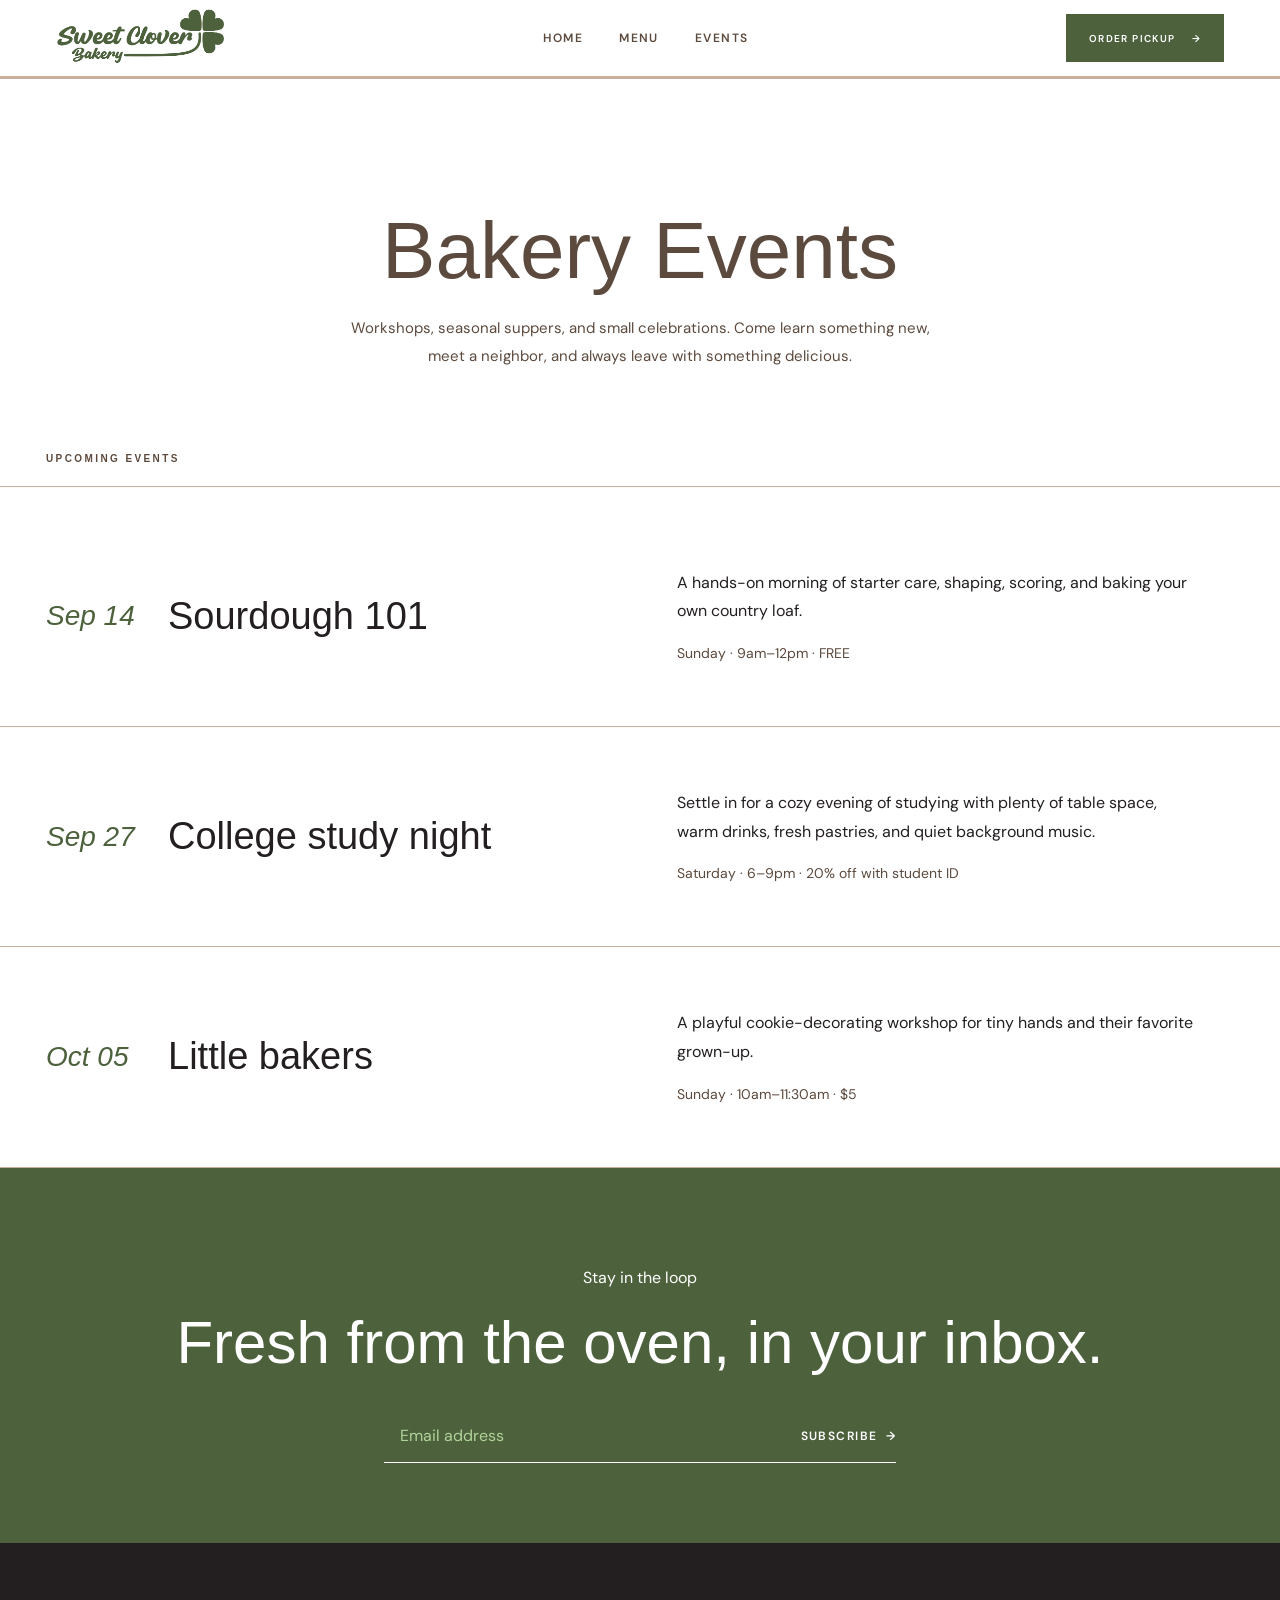
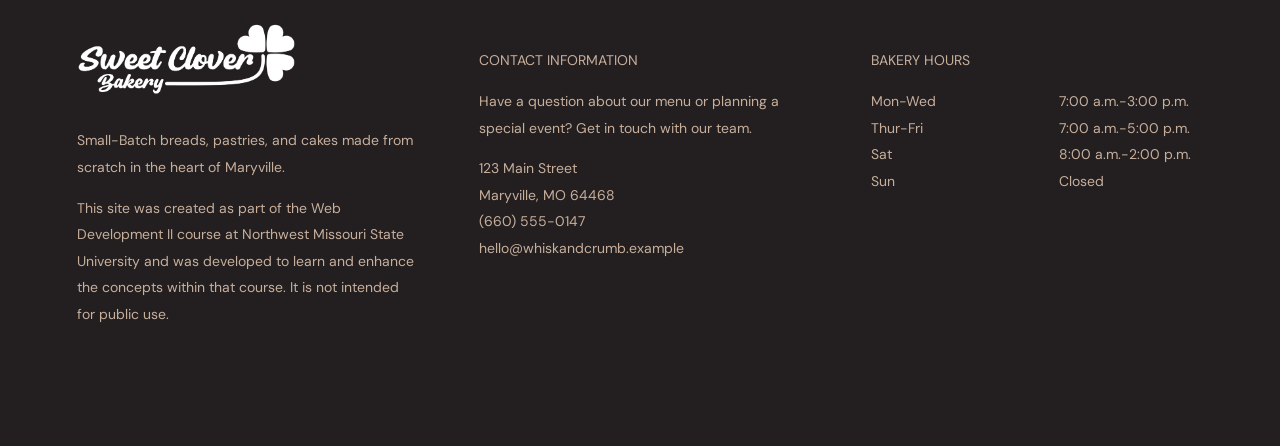
==== commit 91f2b69e: "aria label added to primary nav" ====
--- a/events.html
+++ b/events.html
@@ -22,7 +22,7 @@
             <a class="brand" href="index.html">
                 <img class="headerLogo" src="logos/sweetclover.png" alt="Sweet Clover Bakery" />
             </a>
-            <nav class="desktopNav">
+            <nav class="desktopNav" aria-label="Primary navigation">
                 <a class="activeNavLink " href="index.html">Home</a>
                 <a class="navLink" href="menu.html">Menu</a>
                 <a class="navLink" href="events.html">Events</a>
--- a/styles.css
+++ b/styles.css
@@ -207,7 +207,7 @@
     align-items: center;
     gap: 11px;
     border-bottom: 1px solid #a98467;
-    color: #a98467;
+    color: #ffffff;
     font-size: 11px;
     font-weight: 600;
     letter-spacing: .12em;
@@ -216,7 +216,7 @@
 }
 
 .textLinkLight:hover {
-    color: #ffffff;
+    color: #b0d399;
 }
 
 /* Article Styles */
@@ -227,7 +227,7 @@
 
 .introLine {
     margin-bottom: 20px;
-    color: #a98467;
+    color: #4d613d;
     font-size: 10px;
     font-weight: 600;
     letter-spacing: .24em;
@@ -248,12 +248,259 @@
     padding-bottom: 20px;
     margin: 32px auto 0;
     max-width: 580px;
-    color: #807e7e;
+    color: #5c4a3e;
     font-size: 15px;
     line-height: 1.85;
 }
 
+/* Home Page */
+.homeBeg {
+    overflow: hidden;
+}
+
+.homeBegIn {
+    min-height: calc(80vh - 76px);
+    max-width: 1400px;
+    margin: auto;
+    padding: 64px 56px;
+    grid-template-columns: .82fr 1.18fr;
+    align-items: center;
+    gap: 64px;
+}
+
+.homeCopy {
+    position: relative;
+    z-index: 2;
+}
+
+.homeCopy h1 {
+    margin: 0;
+    color: #4d613d;
+    font-family: "Arial Rounded MT Bold", "Arial Rounded MT", Arial, sans-serif;
+    font-size: clamp(3.4rem, 8vw, 8rem);
+    font-weight: 400;
+    line-height: .78;
+    letter-spacing: -.055em;
+}
+
+.lead {
+    max-width: 450px;
+    margin-top: 32px;
+    color: #5c4a3e;
+    font-size: 15px;
+    line-height: 1.85;
+}
+
+.homeImage {
+    display: none;
+}
+
+.marquee {
+    overflow: hidden;
+    padding: 16px 0;
+    border-top: 1px solid #c7af9c;
+    border-bottom: 1px solid #c7af9c;
+    color: #5c4a3e;
+    font-family: "Arial Rounded MT Bold", "Arial Rounded MT", Arial, sans-serif;
+    font-size: 20px;
+    font-style: italic;
+    white-space: nowrap;
+    text-align: center;
+}
+
+.featureImage {
+    display: none;
+}
+
+.featureImage img {
+    display: none;
+}
+
+.gallerySection {
+    padding: 40px 40px 112px 40px;
+    background: #4d613d;
+    color: #ffffff;
+}
+
+.sectionHeadingGallery > p {
+    color: #ffffff;
+    font-size: 10px;
+    font-weight: 600;
+    letter-spacing: .24em;
+    line-height: 1.5;
+    text-transform: uppercase;
+}
+
+.sectionHeadingGallery > h2 {
+    margin: 0;
+    font-family: "Arial Rounded MT Bold", "Arial Rounded MT", Arial, sans-serif;
+    font-size: 60px;
+    font-weight: 400;
+    line-height: .96;
+    letter-spacing: -.03em;
+    padding-top: 30px;
+    padding-bottom: 15px;
+    max-width: 672px;
+}
+
+.gallerySection h2 {
+    color: #ffffff;
+}
+
+.galleryHeading {
+    margin-bottom:30px;
+    align-items: end;
+    justify-content: space-between;
+    gap: 24px;
+}
+
+.galleryHeading > p {
+    max-width: 320px;
+    font-size: 14px;
+    line-height: 1.7;
+}
+
+.galleryGrid {
+    display: grid;
+    grid-template-columns: 1.25fr .75fr .75fr;
+    grid-template-rows: 220px 220px;
+    gap: 12px;
+}
+
+.galleryGrid img {
+    width: 100%;
+    height: 100%;
+    object-fit: cover;
+    filter: saturate(.75);
+    transition: filter 250ms ease;
+}
+
+.galleryGrid img:hover {
+    filter: saturate(1);
+}
+
+.galleryGrid img:first-child {
+    grid-row: span 2;
+}
+
+.galleryGrid img:last-child {
+    grid-column: span 2;
+}
+
+.sectionHeading philosophy p {
+    color: #5c4a3e;
+    font-size: 10px;
+    font-weight: 600;
+    letter-spacing: .24em;
+    line-height: 1.5;
+    text-transform: uppercase;
+}
+
+.timeline {
+    display: grid;
+    gap: 20px;
+}
+
+.timeline article {
+    display: grid;
+    padding-top: 24px;
+    grid-template-columns: 100px 1fr;
+    gap: 16px;
+    border-top: 1px solid #c7af9c;
+
+}
+
+.timelineDate {
+    color: #a98467;
+    font-family: "Arial Rounded MT Bold", "Arial Rounded MT", Arial, sans-serif;
+    font-size: 24px;
+    font-style: italic;
+}
+
+.timeline h3 {
+    margin-bottom: 12px;
+    font-family: "Arial Rounded MT Bold", "Arial Rounded MT", Arial, sans-serif;
+    font-size: 30px;
+    font-weight: 400;
+}
+
+.storyCopy {
+    display: grid;
+    max-width: 620px;
+    gap: 16px;
+    color: #ffffff;
+    font-size: 15px;
+    line-height: 1.75;
+}
+
+.storyCopy p {
+    margin-bottom: 0;
+}
+
+.sectionBrown {
+    border-top: 8px solid #b0d399;
+    background: #5c4a3e
+}
+
+.storyLayout {
+    max-width: 1240px;
+    margin: auto;
+    align-items: center;
+    gap: 96px;
+    padding: 40px;
+}
+
+.sectionHeading {
+    padding-top: 40px;
+    padding-bottom: 40px;
+    max-width: 672px;
+}
+
+
+.sectionHeading p {
+    margin-top: 20px;
+    color: #b0d399;
+    font-size: 10px;
+    font-weight: 600;
+    letter-spacing: .24em;
+    line-height: 1.5;
+    text-transform: uppercase;
+}
+
+.sectionHeading h2 {
+    margin: 0;
+    font-family: "Arial Rounded MT Bold", "Arial Rounded MT", Arial, sans-serif;
+    font-size: 60px;
+    font-weight: 400;
+    line-height: .96;
+    letter-spacing: -.03em;
+}
+
+.sectionBrown .sectionHeading h2 {
+    color: #ffffff;
+}
+
 /*Article Styles - MENU*/
+/* Hide skip link until it receives keyboard focus - Sourced from ChatGPT */
+.skip-link {
+    position: absolute;
+    top: -100px;
+    left: 10px;
+    z-index: 9999;
+    padding: 12px 20px;
+    background-color: #4d613d;
+    color: #ffffff;
+    font-size: 16px;
+    font-family: "Arial Rounded MT Bold", "Arial Rounded MT", Arial, sans-serif;
+}
+
+/* Display link when user presses Tab */
+.skip-link:focus {
+    top: 10px;
+    left: 10px;
+    outline: 3px solid #b0d399;
+}
+
 #menuContent {
     padding: 0 56px 20px;
     max-width: 1120px;
@@ -334,13 +581,13 @@
 
 .itemCopy p {
     margin: 4px 0 0;
-    color: #807e7e;
+    color: #5c4a3e;
     font-size: 13px;
     line-height: 1.5;
 }
 
 .price {
-    color: #a98467;
+    color: #231f20;
     font-family: "Arial Rounded MT Bold", "Arial Rounded MT", Arial, sans-serif;
     font-size: 20px;
 }
@@ -366,10 +613,19 @@
     line-height: 1;
 }
 
-.seasonalHeading > p,
+.seasonalHeading > p {
+    margin-bottom: 20px;
+    color: #ffffff;
+    font-size: 10px;
+    font-weight: 600;
+    letter-spacing: .24em;
+    line-height: 1.5;
+    text-transform: uppercase;
+}
+
 #holidayInfo p {
     margin-bottom: 20px;
-    color: #c7af9c;
+    color: #5c4a3e;
     font-size: 10px;
     font-weight: 600;
     letter-spacing: .24em;
@@ -389,7 +645,7 @@
 .seasonalItems article {
     display: grid;
     padding: 24px 0;
-    grid-template-columns: minmax(0 1fr);
+    grid-template-columns: minmax(0, 1fr);
     gap: 20px;
     border-bottom: 1px solid #c7af9c;
 }
@@ -404,7 +660,7 @@
 
 .seasonalItems p {
     margin: 8px 0 0;
-    color: #c7af9c;
+    color: #ffffff;
     font-size: 14px;
     line-height: 1.7;
 }
@@ -463,7 +719,7 @@
 
 #customHeading p {
     margin-bottom: 20px;
-    color: #c7af9c;
+    color: #ffffff;
     font-size: 10px;
     font-weight: 600;
     letter-spacing: .24em;
@@ -539,7 +795,7 @@
 
 .orderHeading p {
     margin-bottom: 20px;
-    color: #a98467;
+    color: #4d613d;
     font-size: 10px;
     font-weight: 600;
     letter-spacing: .24em;
@@ -595,8 +851,7 @@
 
 .field i,
 #addInfo i {
-    color: #807e7e;
-
+    color: #5c4a3e;
 }
 
 #addInfo {
@@ -706,231 +961,7 @@
     color: white;
 }
 
-/* Home Page */
-.homeBeg {
-    overflow: hidden;
-}
-
-.homeBegIn {
-    min-height: calc(80vh - 76px);
-    max-width: 1400px;
-    margin: auto;
-    padding: 64px 56px;
-    grid-template-columns: .82fr 1.18fr;
-    align-items: center;
-    gap: 64px;
-}
-
-.homeCopy {
-    position: relative;
-    z-index: 2;
-}
-
-.homeCopy h1 {
-    margin: 0;
-    color: #4d613d;
-    font-family: "Arial Rounded MT Bold", "Arial Rounded MT", Arial, sans-serif;
-    font-size: clamp(3.4rem, 8vw, 8rem);
-    font-weight: 400;
-    line-height: .78;
-    letter-spacing: -.055em;
-}
-
-.lead {
-    max-width: 450px;
-    margin-top: 32px;
-    color: #807e7e;
-    font-size: 15px;
-    line-height: 1.85;
-}
-
-.homeImage {
-    display: none;
-}
-
-.marquee {
-    overflow: hidden;
-    padding: 16px 0;
-    border-top: 1px solid #c7af9c;
-    border-bottom: 1px solid #c7af9c;
-    color: #807e7e;
-    font-family: "Arial Rounded MT Bold", "Arial Rounded MT", Arial, sans-serif;
-    font-size: 20px;
-    font-style: italic;
-    white-space: nowrap;
-    text-align: center;
-}
-
-.featureImage {
-    display: none;
-}
-
-.featureImage img {
-    display: none;
-}
-
-.gallerySection {
-    padding: 40px 40px 112px 40px;
-    background: #4d613d;
-    color: #ffffff;
-}
-
-.sectionHeadingGallery > p {
-    color: #ffffff;
-    font-size: 10px;
-    font-weight: 600;
-    letter-spacing: .24em;
-    line-height: 1.5;
-    text-transform: uppercase;
-}
-
-.sectionHeadingGallery > h2 {
-    margin: 0;
-    font-family: "Arial Rounded MT Bold", "Arial Rounded MT", Arial, sans-serif;
-    font-size: 60px;
-    font-weight: 400;
-    line-height: .96;
-    letter-spacing: -.03em;
-    padding-top: 30px;
-    padding-bottom: 15px;
-    max-width: 672px;
-}
-
-.gallerySection h2 {
-    color: #ffffff;
-}
-
-.galleryHeading {
-    margin-bottom:30px;
-    align-items: end;
-    justify-content: space-between;
-    gap: 24px;
-}
-
-.galleryHeading > p {
-    max-width: 320px;
-    font-size: 14px;
-    line-height: 1.7;
-}
-
-.galleryGrid {
-    display: grid;
-    grid-template-columns: 1.25fr .75fr .75fr;
-    grid-template-rows: 220px 220px;
-    gap: 12px;
-}
-
-.galleryGrid img {
-    width: 100%;
-    height: 100%;
-    object-fit: cover;
-    filter: saturate(.75);
-    transition: filter 250ms ease;
-}
-
-.galleryGrid img:hover {
-    filter: saturate(1);
-}
-
-.galleryGrid img:first-child {
-    grid-row: span 2;
-}
-
-.galleryGrid img:last-child {
-    grid-column: span 2;
-}
-
-.timeline {
-    display: grid;
-    gap: 20px;
-}
-
-.timeline article {
-    display: grid;
-    padding-top: 24px;
-    grid-template-columns: 100px 1fr;
-    gap: 16px;
-    border-top: 1px solid #c7af9c;
-
-}
-
-.timelineDate {
-    color: #a98467;
-    font-family: "Arial Rounded MT Bold", "Arial Rounded MT", Arial, sans-serif;
-    font-size: 24px;
-    font-style: italic;
-}
-
-.timeline h3 {
-    margin-bottom: 12px;
-    font-family: "Arial Rounded MT Bold", "Arial Rounded MT", Arial, sans-serif;
-    font-size: 30px;
-    font-weight: 400;
-}
-
-.storyCopy {
-    display: grid;
-    max-width: 620px;
-    gap: 16px;
-    color: #ffffff;
-    font-size: 15px;
-    line-height: 1.75;
-}
-
-.storyCopy p {
-    margin-bottom: 0;
-}
-
-.sectionBrown {
-    border-top: 8px solid #b0d399;
-    background: #5c4a3e
-}
-
-.storyLayout {
-    max-width: 1240px;
-    margin: auto;
-    align-items: center;
-    gap: 96px;
-    padding: 40px;
-}
-
-.storyLayout {
-    max-width: 1240px;
-    margin: auto;
-    gap: 96px;
-}
-
-.sectionHeading {
-    padding-top: 40px;
-    padding-bottom: 40px;
-    max-width: 672px;
-}
-
-
-.sectionHeading p {
-    margin-top: 20px;
-    color: #a98467;
-    font-size: 10px;
-    font-weight: 600;
-    letter-spacing: .24em;
-    line-height: 1.5;
-    text-transform: uppercase;
-}
-
-.sectionHeading h2 {
-    margin: 0;
-    font-family: "Arial Rounded MT Bold", "Arial Rounded MT", Arial, sans-serif;
-    font-size: 60px;
-    font-weight: 400;
-    line-height: .96;
-    letter-spacing: -.03em;
-}
-
-.sectionBrown .sectionHeading h2 {
-    color: #ffffff;
-}
-
-/* Events Page */
+/* Article Styles - EVENTS */
 
 .eventsLabel {
     margin: 0;
@@ -939,7 +970,7 @@
     padding-bottom: 20px;
     border-bottom: 1px solid #c7af9c;
     margin-bottom: 20px;
-    color: #a98467;
+    color: #5c4a3e;
     font-size: 10px;
     font-weight: 600;
     letter-spacing: .24em;
@@ -955,7 +986,7 @@
 }
 
 .eventDate {
-    color: #a98467;
+    color: #4d613d;
     font-family: "Arial Rounded MT Bold", "Arial Rounded MT", Arial, sans-serif;
     font-size: 20px;
     font-style: italic;
@@ -969,14 +1000,14 @@
 }
 
 .eventDeets {
-    color: #807e7e;
+    color: #5c4a3e;
     font-size: 14px;
     line-height: 1.7;
 }
 
 #newsletter {
     padding: 46px;
-    background: #a98467;
+    background: #4d613d;
     color: #ffffff;
     text-align: center;
 }
@@ -1005,7 +1036,7 @@
 }
 
 #newsletter input::placeholder {
-    color: #c7af9c;
+    color: #b0d399;
 }
 
 #newsletter button {
@@ -1218,10 +1249,6 @@
     }
    
 }
-    
-    
-    
-}
 
 /* =============================================
    Tablet and Desktop Styles: greater than 1020px
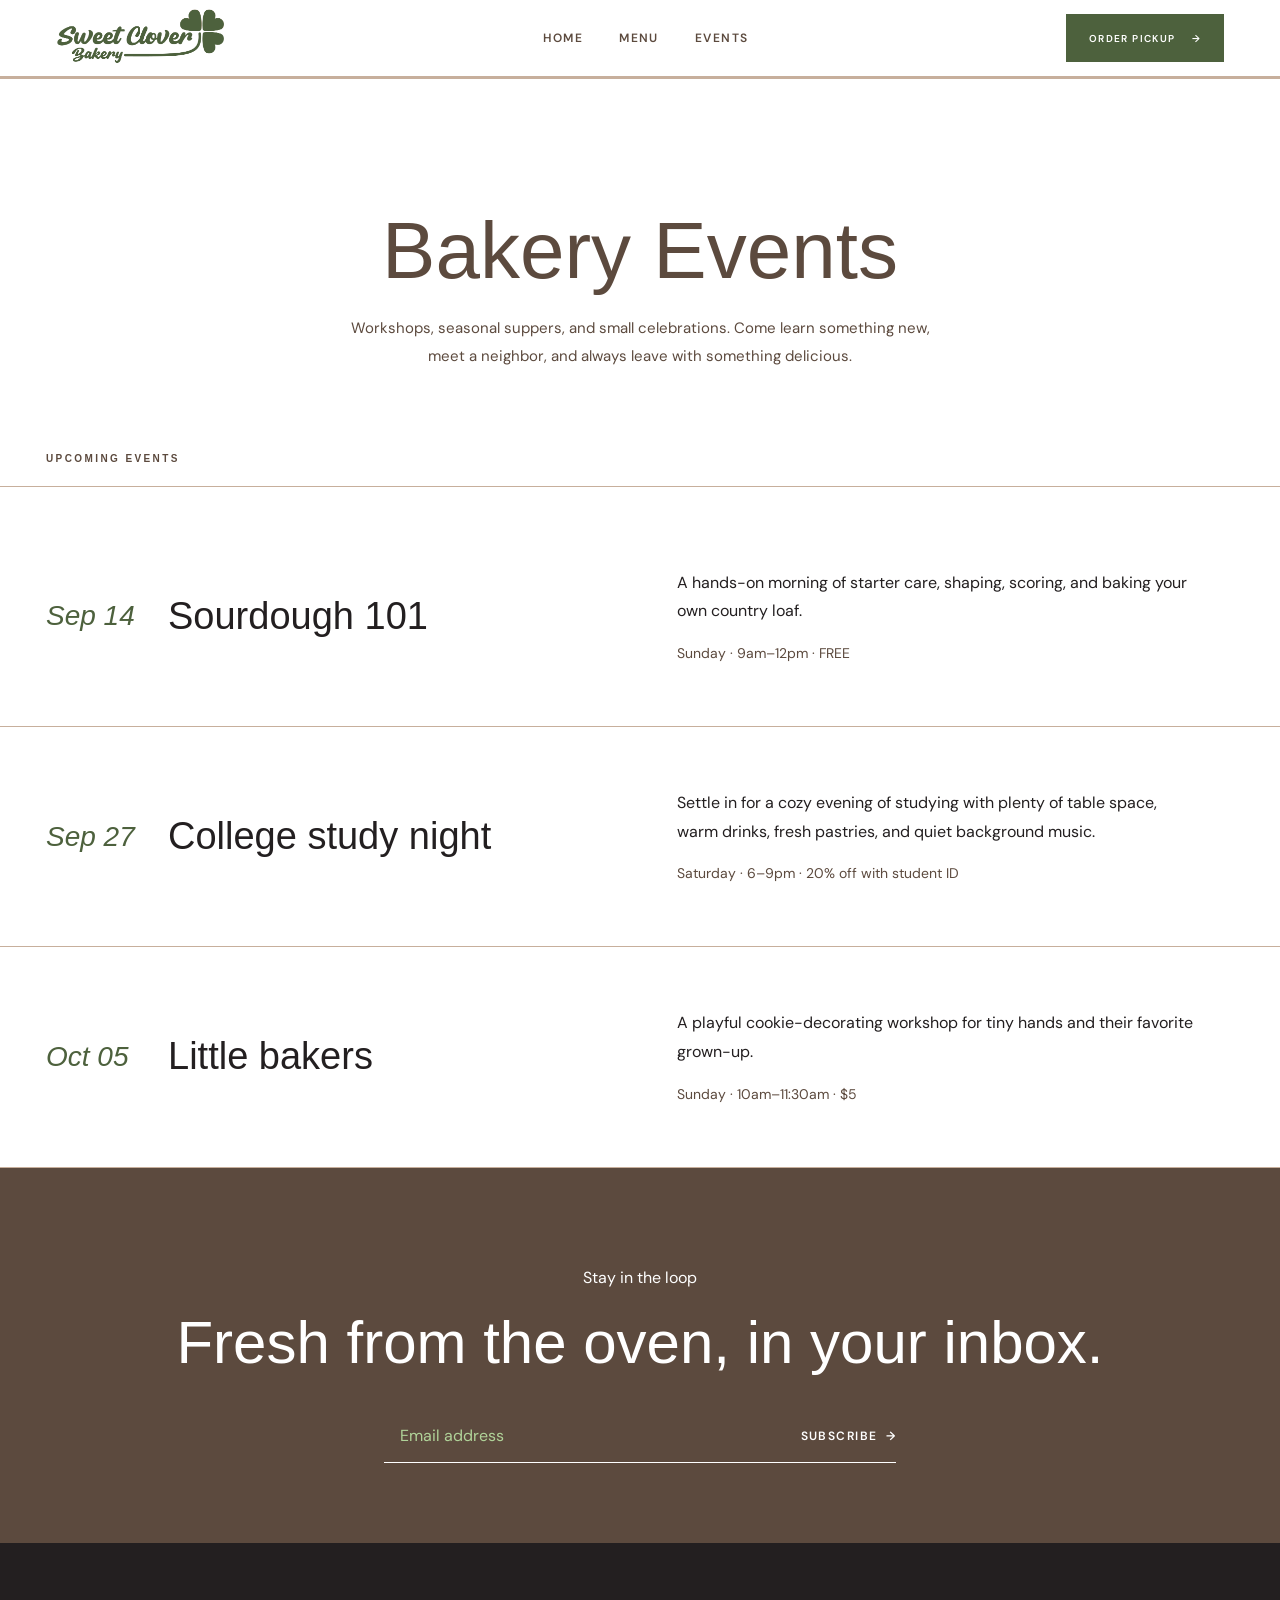
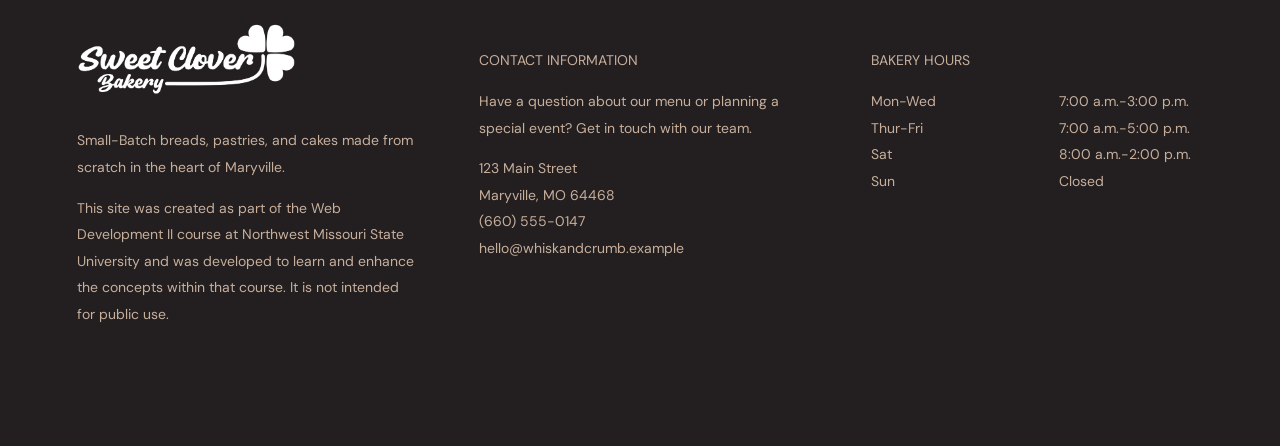
==== commit 3bed8ff6: "meta descriptions added" ====
--- a/events.html
+++ b/events.html
@@ -12,6 +12,7 @@
 
     <meta charset="utf-8" />
     <meta name="viewport" content="width=device-width, initial-scale=1" />
+      <meta name="description" content="Sweet Clover Bakery's full list of upcoming events, including baking classes, happy hours, kid-friendly activities, and student events" >
     <title>Sweet Clover Bakery | Maryville, Missouri</title>
     <link href="styles.css" rel="stylesheet" />
 </head>
--- a/styles.css
+++ b/styles.css
@@ -1007,7 +1007,7 @@
 
 #newsletter {
     padding: 46px;
-    background: #4d613d;
+    background: #5c4a3e;
     color: #ffffff;
     text-align: center;
 }
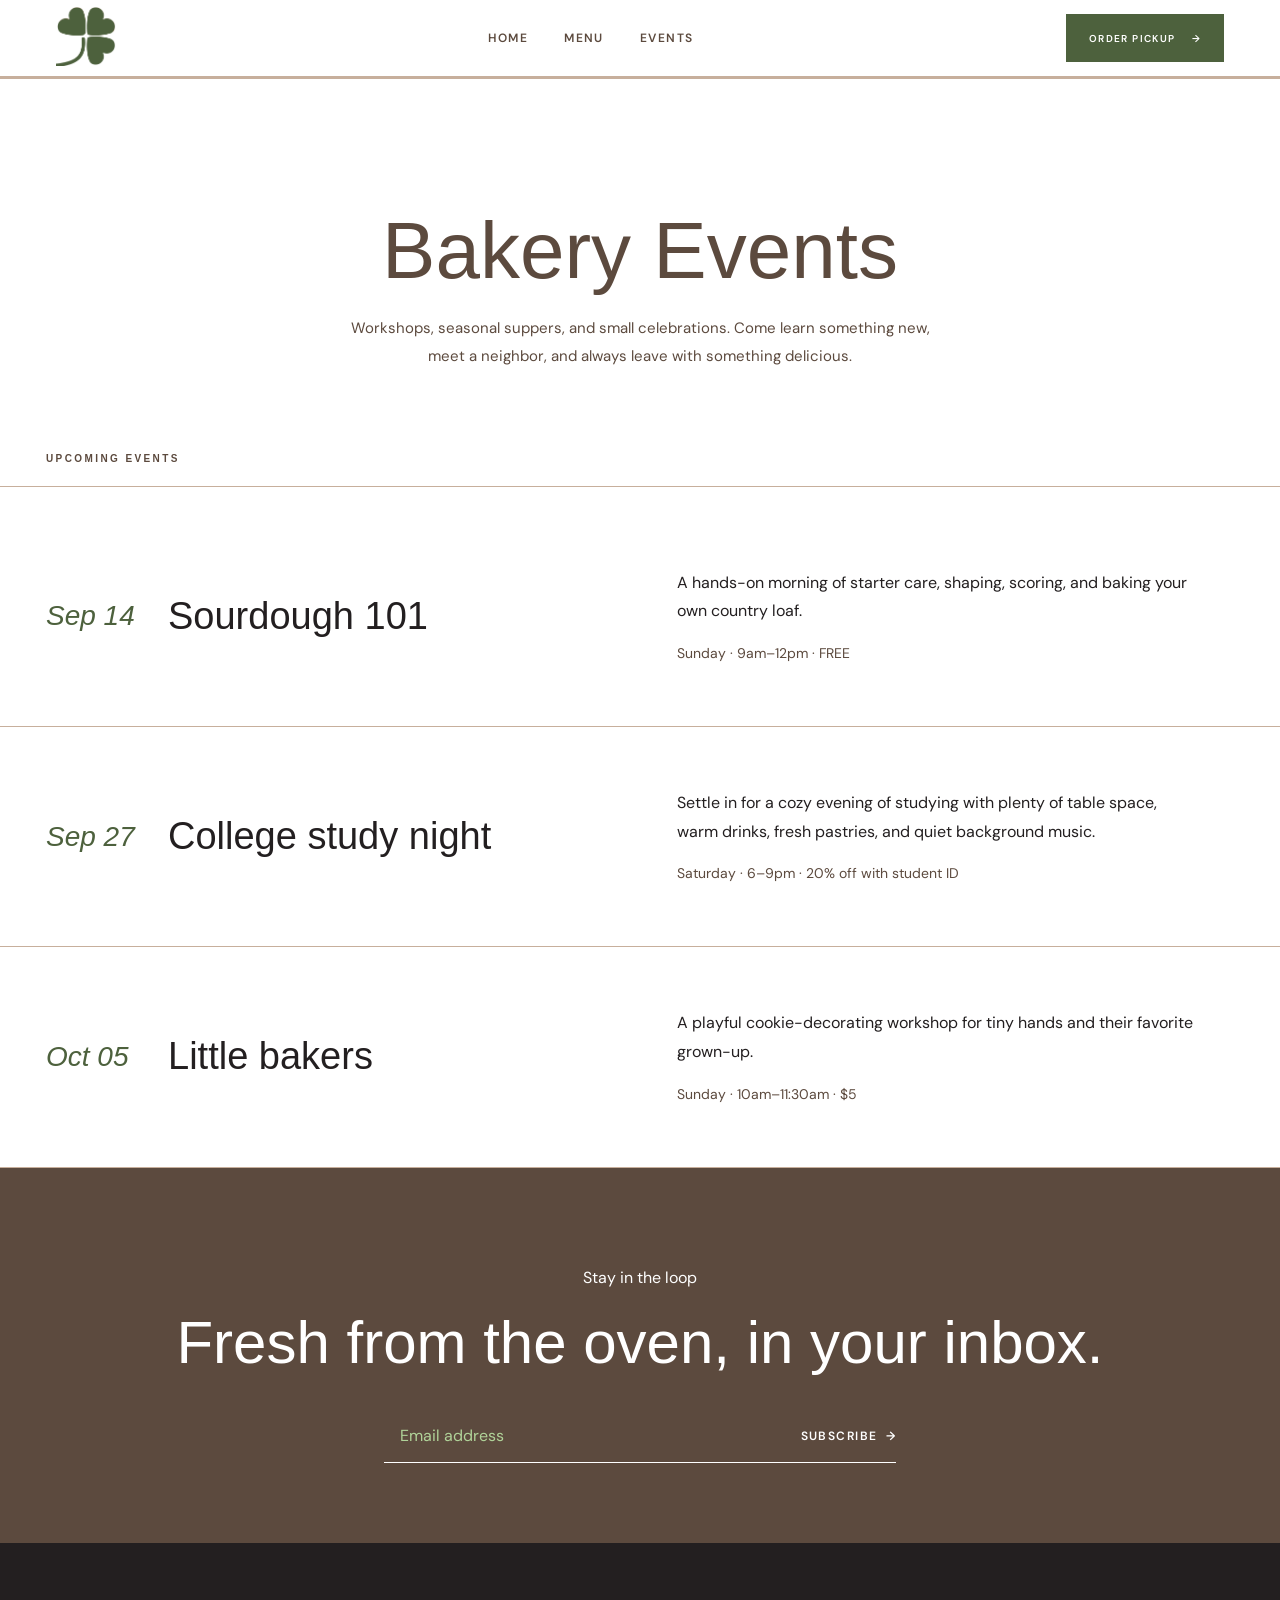
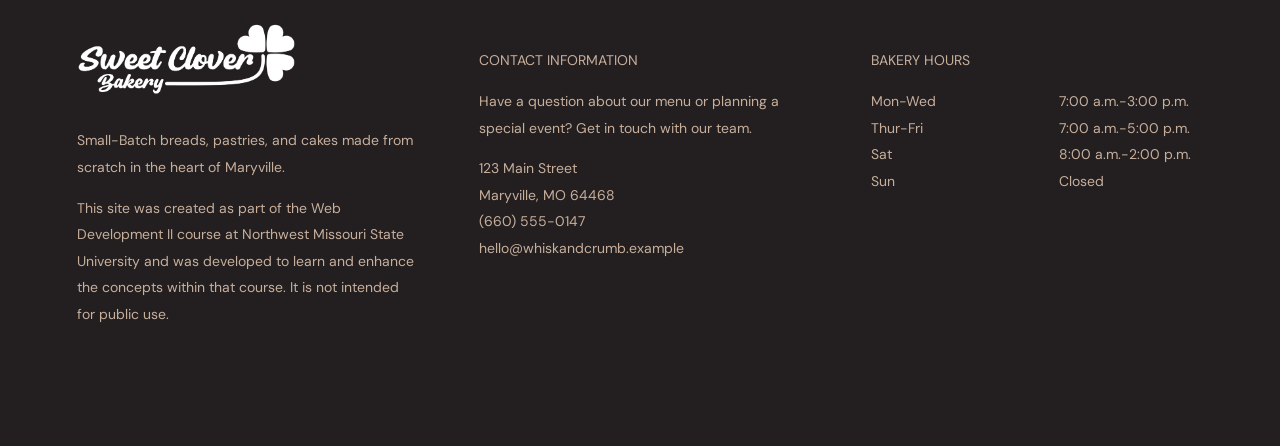
==== commit 8f1dd717: "Header Logo updated" ====
--- a/events.html
+++ b/events.html
@@ -10,18 +10,21 @@
    
       -->
 
-    <meta charset="utf-8" />
-    <meta name="viewport" content="width=device-width, initial-scale=1" />
-      <meta name="description" content="Sweet Clover Bakery's full list of upcoming events, including baking classes, happy hours, kid-friendly activities, and student events" >
-    <title>Sweet Clover Bakery | Maryville, Missouri</title>
-    <link href="styles.css" rel="stylesheet" />
+   <meta charset="utf-8" />
+  <meta name="viewport" content="width=device-width, initial-scale=1" />
+  <title>Upcoming Events | Sweet Clover Bakery | Maryville, MO</title>
+  <meta name="description" content="Sweet Clover Bakery's full list of upcoming events, including baking classes, happy hours, kid-friendly activities, and student events">
+  <link rel="canonical" href="https://yourdomain.com/events">
+  <meta property="og:title" content="Upcoming Events | Sweet Clover Bakery">
+  <meta property="og:description" content="Baking classes, happy hours, kid-friendly activities, and more.">
+  <link href="styles.css" rel="stylesheet" />
 </head>
 
 <body>
     <header>
         <div class="headerContent">
             <a class="brand" href="index.html">
-                <img class="headerLogo" src="logos/sweetclover.png" alt="Sweet Clover Bakery" />
+                <img class="headerLogo" src="logos/SCicon.png" alt="Sweet Clover Bakery" />
             </a>
             <nav class="desktopNav" aria-label="Primary navigation">
                 <a class="activeNavLink " href="index.html">Home</a>
--- a/styles.css
+++ b/styles.css
@@ -100,10 +100,9 @@
 }
 
 .headerLogo {
-    width: 170px;
-    height: 90px;
+    max-width: 60px;
+    height: auto;
     object-fit: cover;
-    object-position: bottom;
     padding-bottom: 5px;
 }
 
@@ -118,6 +117,11 @@
     align-items: center;
 }
 
+#scLogo {
+    max-height: 60px;
+    width: auto;
+    object-fit: cover;
+}
 
 .navLink {
     position: relative;
@@ -225,15 +229,6 @@
     text-align: center;
 }
 
-.introLine {
-    margin-bottom: 20px;
-    color: #4d613d;
-    font-size: 10px;
-    font-weight: 600;
-    letter-spacing: .24em;
-    line-height: 1.5;
-    text-transform: uppercase;
-}
 
 .pageTitle {
     color: #5c4a3e;
@@ -387,7 +382,7 @@
     grid-column: span 2;
 }
 
-.sectionHeading philosophy p {
+#philosophyHead p {
     color: #5c4a3e;
     font-size: 10px;
     font-weight: 600;
@@ -395,6 +390,16 @@
     line-height: 1.5;
     text-transform: uppercase;
 }
+
+#philosophyHead h2 {
+    margin-bottom: 20px;
+    font-family: "Arial Rounded MT Bold", "Arial Rounded MT", Arial, sans-serif;
+    font-size: 60px;
+    font-weight: 400;
+    line-height: .96;
+    letter-spacing: -.03em;
+}
+
 
 .timeline {
     display: grid;
@@ -787,7 +792,7 @@
     color: #ffffff;
 }
 
-.orderLayout {
+#orderLayout {
     display: grid;
     max-width: 1120px;
     margin: auto;
@@ -1106,9 +1111,7 @@
     .homeCopy h1 {
         font-size: clamp(4.4rem, 8vw, 8rem);
     }
-
-    
-    #holidayInfo {
+ #holidayInfo {
         grid-template-columns: 1fr auto;
     }
 
@@ -1175,7 +1178,7 @@
         object-fit: cover;
 }
     
-    .storyTitle {
+#philosophyHead {
     position: sticky;
     top: 128px;
     align-self: start;
@@ -1209,7 +1212,10 @@
         height: 620px;
         object-fit: cover;
     }
-
+    #holidayInfo {
+        display: grid;
+        grid-template-columns: 1fr;
+    }
     #customDesserts img {
         display: grid;
         position: sticky;
@@ -1218,8 +1224,9 @@
         height: 620px;
         object-fit: cover;
     }
-
-    .orderLayout {
+    
+
+    #orderLayout {
         grid-template-columns: .6fr 1.4fr;
     }
 
@@ -1255,6 +1262,8 @@
    =============================================
 */
 
-
-
-@media only screen and (min-width: 1021px) {}+@media only screen and (min-width: 1021px) {
+     #holidayInfo {
+        grid-template-columns: 1fr auto;
+    }
+}
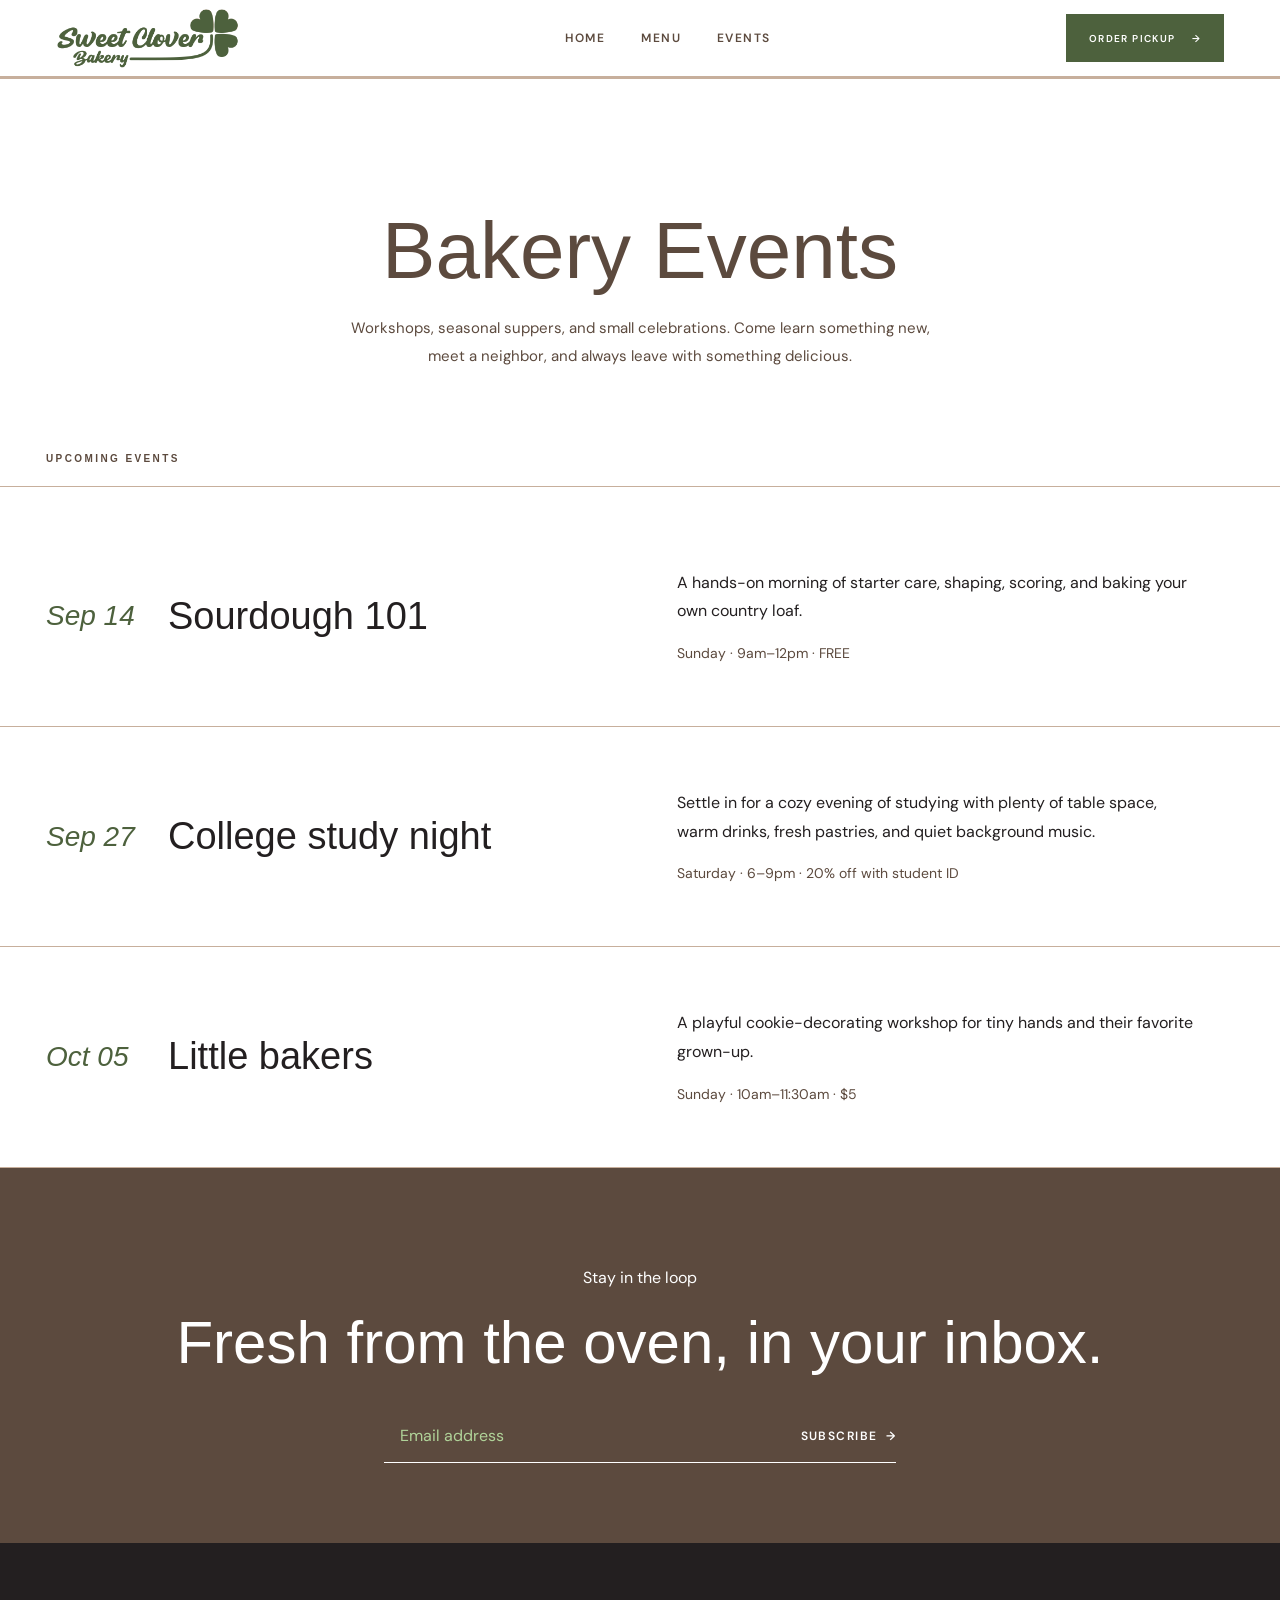
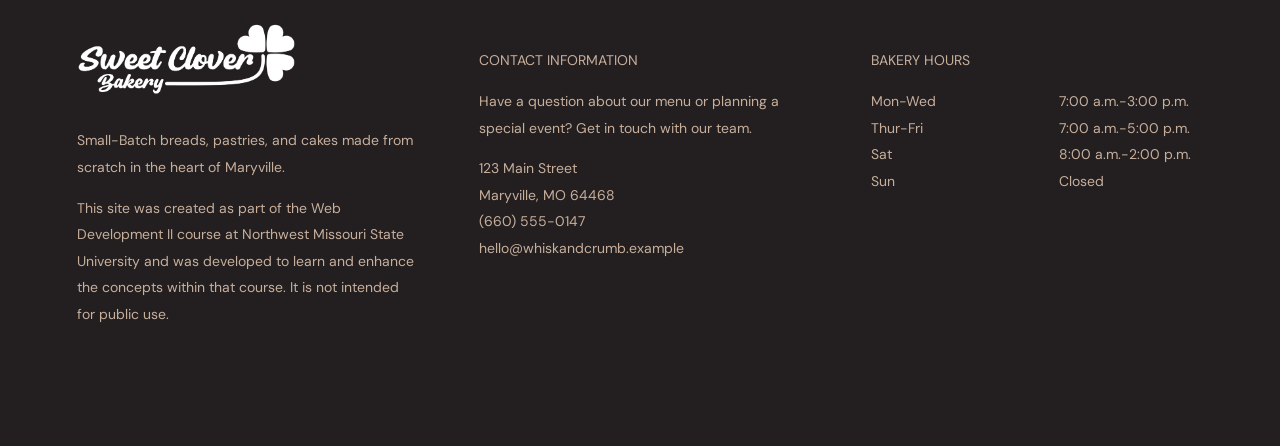
==== commit 96efe28f: "update header logo on all pages" ====
--- a/events.html
+++ b/events.html
@@ -24,7 +24,12 @@
     <header>
         <div class="headerContent">
             <a class="brand" href="index.html">
-                <img class="headerLogo" src="logos/SCicon.png" alt="Sweet Clover Bakery" />
+                <!-- Code sourced from W3Schools --> 
+                <picture>
+                    <source media="(max-width:509px)" srcset="logos/SCicon.png">
+                    <source media="(min-width:510px)" srcset="logos/sweetclover.png">
+                    <img id=scLogo src="sweetclover.png" alt="Sweet Clover Bakery" style="width:auto;">
+                </picture> 
             </a>
             <nav class="desktopNav" aria-label="Primary navigation">
                 <a class="activeNavLink " href="index.html">Home</a>
--- a/styles.css
+++ b/styles.css
@@ -121,6 +121,7 @@
     max-height: 60px;
     width: auto;
     object-fit: cover;
+    padding-right: 30px;
 }
 
 .navLink {
